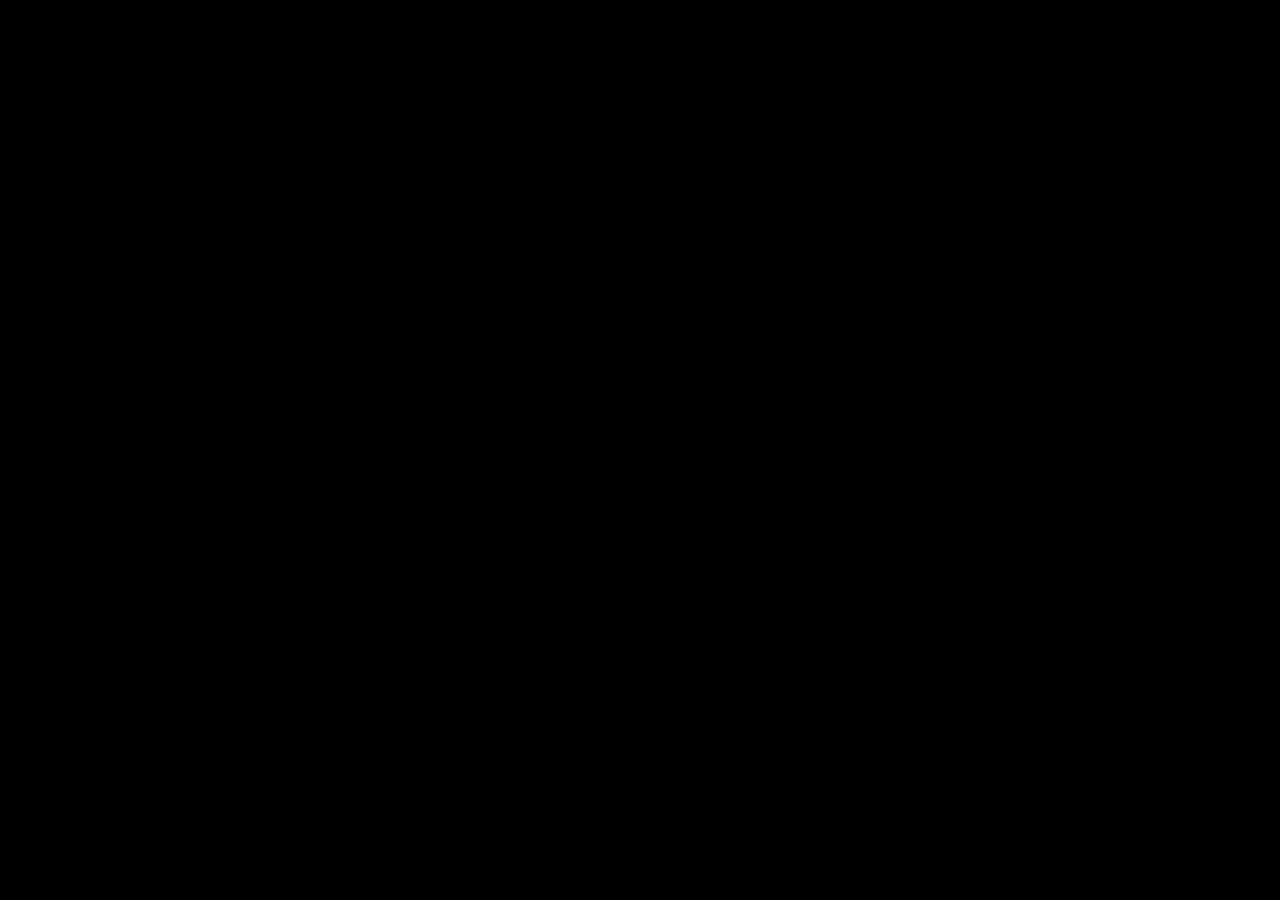
==== index.html @ fc9b9aaa "responsive design" ====
<!DOCTYPE html>
<html lang="en">
  <head>
    <meta charset="UTF-8" />
    <meta name="viewport" content="width=device-width,initial,scale=1.0" />
    <link rel="stylesheet" href="style.css" />
    <title>Cihan İçelliler</title>
    <link rel="icon" href="/worldwide.png" type="image/icon type" />
    <link rel="stylesheet" href="style.css" />
    <link
      rel="stylesheet"
      href="https://fonts.googleapis.com/css2?family=Heebo:wght@500;700&family=Lobster&display=swap"
    />
    <!-- <script>
      document.addEventListener('DOMContentLoaded',function(){
        document.addEventListener('click',event=>{
          const element =event.target;
          const element1=document.querySelector(".landing");
          if(element.className=='nav-links2'){
            element1.style.animationPlayState='running';
          }
        });
      });
    </script> -->
  </head>
  <body>
    
    <main data-router-wrapper>
      <section data-router-view="home" class="landing">
        <!-- <div class="home-content">
          <div class="home-presentation"> -->
            <nav>
              <h1 id="logo">Cihan İçellier</h1>
              <ul class="nav-list">
                <li><a class="nav-links1" href="#">Home</a></li>
                <li><a class="nav-links2" href="#">About</a></li>
                <li><a class="nav-links3" href="#">Contact</a></li>
              </ul>
            </nav>
            <h2 class="big-text">Cihan İçelliler</h2>
          <!-- </div> -->
        </section>
      </main>
          <div class="page">
            <header tabindex="0">Cihan İçelliler</header>
            <div id="nav-container">
              <div class="bg"></div>
              <div class="button" tabindex="0">
                <span class="icon-bar"></span>
                <span class="icon-bar"></span>
                <span class="icon-bar"></span>
              </div>
              <div id="nav-content" tabindex="0">
                <ul>
                  <li><a class="drawer" href="#0">Home</a></li>
                  <li><a class="drawer" href="#0">Services</a></li>
                  <li><a class="drawer" href="#0">Blog</a></li>
                  <li><a class="drawer" href="#0">About</a></li>
                  <li><a class="drawer" href="#0">Contact</a></li><br>
                  <a class="drawer" href="https://www.instagram.com/cihanicelliler/">&nbsp Instagram</a></li>
                </ul>
              </div>
              <h2 class="big-text-s">Cihan İçelliler</h2>
              <p class="text-s">Hello there, welcome to my site! I'm a full stack developer and also a Computer Engineering student at Kocaeli University. I dynamically design websites and improve myself day by day.</p>
            </div>
          </div>
        </div>

    <div class="intro">
      <div class="intro-text">
        <h1 class="hide">
          <span class="text">I wish I was special</span>
        </h1>
        <h1 class="hide">
          <span class="text">And we will never be alone again</span>
        </h1>
        <h1 class="hide">
          <span class="text">We’re up all night to get lucky</span>
        </h1>
      </div>
    </div>
    <div class="slider"></div>
    <script
      src="https://cdnjs.cloudflare.com/ajax/libs/gsap/3.5.1/gsap.min.js"
      integrity="sha512-IQLehpLoVS4fNzl7IfH8Iowfm5+RiMGtHykgZJl9AWMgqx0AmJ6cRWcB+GaGVtIsnC4voMfm8f2vwtY+6oPjpQ=="
      crossorigin="anonymous"
    ></script>
    <script src="index.js"></script>
  </body>
</html>
---- style.css ----
/* @keyframes hide{
    0%{
        background: url("/hero.jpg");
        background-size: cover;
    }
    100%{
        
        background: url("/about.jpg");
        background-size: cover;
    }
} */

@media screen and (min-width: 1000px) {
  * {
    margin: 0;
    box-sizing: border-box;
    padding: 0;
  }
  main {
    font-family: "Heebo", sans-serif;
  }
  .landing {
    min-height: 100vh;
    background-size: cover;
    padding: 0rem 5rem;
    background: url("/hero.jpg");
    width: 100%;
    height: auto;
    /* animation-name: hide;
    animation-duration: 4s;
    animation-fill-mode: forwards;
    animation-play-state: paused; */
  }
  nav {
    display: flex;
    align-items: center;
    justify-content: space-between;
    min-height: 10vh;
    padding: 0rem 5rem;
  }
  .nav-list {
    list-style: none;
    display: flex;
  }
  .nav-list li {
    padding-left: 10rem;
    font-size: 1.2rem;
  }
  .nav-list a {
    text-decoration: none;
    color: black;
    font-family: "Heebo", sans-serif;
  }
  #logo {
    font-family: "Lobster", cursive;
    font-weight: lighter;
    font-size: 2rem;
  }
  .big-text {
    position: absolute;
    top: 30%;
    left: 50%;
    transform: translate(-50%, -30%);
    font-size: 5rem;
    font-family: "Lobster", cursive;
    color: rgb(61, 61, 61);
  }
  .intro {
    background-color: black;
    position: fixed;
    top: 0;
    left: 0;
    width: 100%;
    height: 100%;
    display: flex;
    justify-content: center;
    align-items: center;
  }
  .slider {
    background: rgb(97, 105, 109);
    position: fixed;
    top: 0;
    left: 0;
    width: 100%;
    height: 100%;
    transform: translateY(100%);
  }
  .intro-text {
    color: rgb(233, 233, 233);
    font-family: "Heebo", sans-serif;
    font-size: 1.5rem;
  }
  .hide {
    background: black;
    overflow: hidden;
  }
  .hide span {
    transform: translateY(100%);
    display: inline-block;
  }
  .page {
    display: none;
  }
}
@media screen and (max-width: 500px), screen and (max-device-width: 500px) {
  @import url("https://fonts.googleapis.com/css?family=Encode+Sans+Condensed:400,600");

  * {
    margin: 0;
    box-sizing: border-box;
    padding: 0;
    outline: none;
  }
  main {
    font-family: "Heebo", sans-serif;
  }

  strong {
    font-weight: 600;
  }

  .page {
    width: 100%;
    height: 100vh;
    background: #fdfdfd;
    font-family: "Encode Sans Condensed", sans-serif;
    font-weight: 600;
    letter-spacing: 0.03em;
    color: #212121;
    background-image: url("/telephonebg.jpg");
    background-size: 500px;
  }

  header {
    display: flex;
    position: fixed;
    width: 100%;
    height: 70px;
    background: #212121;
    color: #fff;
    justify-content: center;
    align-items: center;
    font-family: "Lobster",sans-serif;
    font-weight: lighter;
    -webkit-tap-highlight-color: rgba(0, 0, 0, 0);
  }

  main {
    padding: 70px 20px 0;
    display: flex;
    flex-direction: column;
    height: 100%;
  }

  main > div {
    margin: auto;
    max-width: 600px;
  }

  main h2 span {
    color: #bf7497;
  }

  main p {
    line-height: 1.5;
    font-weight: 200;
    margin: 20px 0;
  }

  main small {
    font-weight: 300;
    color: #888;
  }

  #nav-container {
    position: fixed;
    height: 100vh;
    width: 100%;
    pointer-events: none;
  }
  #nav-container .bg {
    position: absolute;
    top: 70px;
    left: 0;
    width: 100%;
    height: calc(100% - 70px);
    visibility: hidden;
    opacity: 0;
    transition: 0.3s;
    background: #000;
  }
  #nav-container:focus-within .bg {
    visibility: visible;
    opacity: 0.6;
  }
  #nav-container * {
    visibility: visible;
  }

  .button {
    position: relative;
    display: flex;
    flex-direction: column;
    justify-content: center;
    z-index: 1;
    -webkit-appearance: none;
    border: 0;
    background: transparent;
    border-radius: 0;
    height: 70px;
    width: 30px;
    cursor: pointer;
    pointer-events: auto;
    margin-left: 25px;
    touch-action: manipulation;
    -webkit-tap-highlight-color: rgba(0, 0, 0, 0);
  }
  .icon-bar {
    display: block;
    width: 100%;
    height: 3px;
    background: #aaa;
    transition: 0.3s;
  }
  .icon-bar + .icon-bar {
    margin-top: 5px;
  }

  #nav-container:focus-within .button {
    pointer-events: none;
  }
  #nav-container:focus-within .icon-bar:nth-of-type(1) {
    transform: translate3d(0, 8px, 0) rotate(45deg);
  }
  #nav-container:focus-within .icon-bar:nth-of-type(2) {
    opacity: 0;
  }
  #nav-container:focus-within .icon-bar:nth-of-type(3) {
    transform: translate3d(0, -8px, 0) rotate(-45deg);
  }

  #nav-content {
    margin-top: 70px;
    padding: 20px;
    width: 90%;
    max-width: 300px;
    position: absolute;
    top: 0;
    left: 0;
    height: calc(100% - 70px);
    background: #ececec;
    pointer-events: auto;
    -webkit-tap-highlight-color: rgba(0, 0, 0, 0);
    transform: translateX(-100%);
    transition: transform 0.3s;
    will-change: transform;
    contain: paint;
    z-index: 1;
  }

  #nav-content ul {
    height: 100%;
    display: flex;
    flex-direction: column;
  }

  #nav-content li a {
    padding: 10px 5px;
    display: block;
    text-transform: uppercase;
    transition: color 0.1s;
  }

  #nav-content li a:hover {
    color: #bf7497;
  }

  #nav-content li:not(.small) + .small {
    margin-top: auto;
  }

  .small {
    display: flex;
    align-self: center;
  }

  .small a {
    font-size: 12px;
    font-weight: 400;
    color: #888;
  }
  .small a + a {
    margin-left: 15px;
  }

  #nav-container:focus-within #nav-content {
    transform: none;
  }

  html,
  body {
    height: 100%;
  }

  a,
  a:visited,
  a:focus,
  a:active,
  a:link {
    text-decoration: none;
    outline: 0;
  }

  .drawer {
    color: currentColor;
    transition: 0.2s ease-in-out;
  }

  h1,
  h2,
  h3,
  h4 {
    margin: 0;
  }

  ul {
    padding: 0;
    list-style: none;
  }
  main {
    font-family: "Heebo", sans-serif;
  }
   /*.landing {
    min-height: 100vh;
    background-size: cover;
    padding: 0rem 5rem;
    background: url("/hero.jpg");
    width: 100%;
    height: auto; */
    /* animation-name: hide;
    animation-duration: 4s;
    animation-fill-mode: forwards;
    animation-play-state: paused; 
  }*/
  nav {
    display: flex;
    align-items: center;
    justify-content: space-between;
    min-height: 10vh;
    padding: 0rem 5rem;
  }
  .nav-list {
    list-style: none;
    display: none;
  }
  .nav-list li {
    padding-left: 10rem;
    font-size: 1.2rem;
  }
  .nav-list a {
    text-decoration: none;
    color: black;
    font-family: "Heebo", sans-serif;
  }
  #logo {
    font-family: "Lobster", cursive;
    font-weight: lighter;
    font-size: 2rem;
  }
  .big-text-s {
    position: absolute;
    top: 30%;
    left: 50%;
    transform: translate(-50%, -30%);
    font-size: 5rem;
    font-weight: lighter;
    font-family: "Lobster", cursive;
    color: #ffba7a;
  }
  .text-s{
    position: absolute;
    top: 60%;
    left: 50%;
    transform: translate(-50%, -30%);
    font-size: 1rem;
    font-weight: lighter;
    font-family: "Heebo", cursive;
    letter-spacing: 0.1em;
    color: #ffb88f;
    text-align: center;
  }
  .intro {
    background-color: black;
    position: fixed;
    top: 0;
    left: 0;
    width: 100%;
    height: 100%;
    display: flex;
    justify-content: center;
    align-items: center;
  }
  .slider {
    background: rgb(97, 105, 109);
    position: fixed;
    top: 0;
    left: 0;
    width: 100%;
    height: 100%;
    transform: translateY(100%);
  }
  .intro-text {
    color: rgb(233, 233, 233);
    font-family: "Heebo", sans-serif;
    font-size: 1rem;
    padding: 50px;
    text-align: center;
  }
  .hide {
    background: black;
    overflow: hidden;
  }
  .hide span {
    transform: translateY(100%);
    display: inline-block;
  }
  main{
      display: none;
  }

}
@media screen and (min-width:500px) and (max-width:1000px),screen and (min-device-width:500px) and (max-device-width:600px){
    @import url("https://fonts.googleapis.com/css?family=Encode+Sans+Condensed:400,600");
  
    * {
      margin: 0;
      box-sizing: border-box;
      padding: 0;
      outline: none;
    }
    main {
      font-family: "Heebo", sans-serif;
    }
  
    strong {
      font-weight: 600;
    }
  
    .page {
      width: 100%;
      height: 100vh;
      background: #fdfdfd;
      font-family: "Encode Sans Condensed", sans-serif;
      font-weight: 600;
      letter-spacing: 0.03em;
      color: #212121;
      background-image: url("/hero.jpg");
      background-size: cover;
    }
  
    header {
      display: flex;
      position: fixed;
      width: 100%;
      height: 70px;
      background: rgb(61, 61, 61);
      color: #fff;
      justify-content: center;
      align-items: center;
      font-family: "Lobster",sans-serif;
      font-weight: lighter;
      -webkit-tap-highlight-color: rgba(0, 0, 0, 0);
    }
  
    main {
      padding: 70px 20px 0;
      display: flex;
      flex-direction: column;
      height: 100%;
    }
  
    main > div {
      margin: auto;
      max-width: 600px;
    }
  
    main h2 span {
      color: #bf7497;
    }
  
    main p {
      line-height: 1.5;
      font-weight: 200;
      margin: 20px 0;
    }
  
    main small {
      font-weight: 300;
      color: #888;
    }
  
    #nav-container {
      position: fixed;
      height: 100vh;
      width: 100%;
      pointer-events: none;
    }
    #nav-container .bg {
      position: absolute;
      top: 70px;
      left: 0;
      width: 100%;
      height: calc(100% - 70px);
      visibility: hidden;
      opacity: 0;
      transition: 0.3s;
      background: #000;
    }
    #nav-container:focus-within .bg {
      visibility: visible;
      opacity: 0.6;
    }
    #nav-container * {
      visibility: visible;
    }
  
    .button {
      position: relative;
      display: flex;
      flex-direction: column;
      justify-content: center;
      z-index: 1;
      -webkit-appearance: none;
      border: 0;
      background: transparent;
      border-radius: 0;
      height: 70px;
      width: 30px;
      cursor: pointer;
      pointer-events: auto;
      margin-left: 25px;
      touch-action: manipulation;
      -webkit-tap-highlight-color: rgba(0, 0, 0, 0);
    }
    .icon-bar {
      display: block;
      width: 100%;
      height: 3px;
      background: #aaa;
      transition: 0.3s;
    }
    .icon-bar + .icon-bar {
      margin-top: 5px;
    }
  
    #nav-container:focus-within .button {
      pointer-events: none;
    }
    #nav-container:focus-within .icon-bar:nth-of-type(1) {
      transform: translate3d(0, 8px, 0) rotate(45deg);
    }
    #nav-container:focus-within .icon-bar:nth-of-type(2) {
      opacity: 0;
    }
    #nav-container:focus-within .icon-bar:nth-of-type(3) {
      transform: translate3d(0, -8px, 0) rotate(-45deg);
    }
  
    #nav-content {
      margin-top: 70px;
      padding: 20px;
      width: 90%;
      max-width: 300px;
      position: absolute;
      top: 0;
      left: 0;
      height: calc(100% - 70px);
      background: #ececec;
      pointer-events: auto;
      -webkit-tap-highlight-color: rgba(0, 0, 0, 0);
      transform: translateX(-100%);
      transition: transform 0.3s;
      will-change: transform;
      contain: paint;
      z-index: 1;
    }
  
    #nav-content ul {
      height: 100%;
      display: flex;
      flex-direction: column;
    }
  
    #nav-content li a {
      padding: 10px 5px;
      display: block;
      text-transform: uppercase;
      transition: color 0.1s;
    }
  
    #nav-content li a:hover {
      color: #bf7497;
    }
  
    #nav-content li:not(.small) + .small {
      margin-top: auto;
    }
  
    .small {
      display: flex;
      align-self: center;
    }
  
    .small a {
      font-size: 12px;
      font-weight: 400;
      color: #888;
    }
    .small a + a {
      margin-left: 15px;
    }
  
    #nav-container:focus-within #nav-content {
      transform: none;
    }
  
    html,
    body {
      height: 100%;
    }
  
    a,
    a:visited,
    a:focus,
    a:active,
    a:link {
      text-decoration: none;
      outline: 0;
    }
  
    .drawer {
      color: currentColor;
      transition: 0.2s ease-in-out;
    }
  
    h1,
    h2,
    h3,
    h4 {
      margin: 0;
    }
  
    ul {
      padding: 0;
      list-style: none;
    }
    main {
      font-family: "Heebo", sans-serif;
    }
     /*.landing {
      min-height: 100vh;
      background-size: cover;
      padding: 0rem 5rem;
      background: url("/hero.jpg");
      width: 100%;
      height: auto; */
      /* animation-name: hide;
      animation-duration: 4s;
      animation-fill-mode: forwards;
      animation-play-state: paused; 
    }*/
    nav {
      display: flex;
      align-items: center;
      justify-content: space-between;
      min-height: 10vh;
      padding: 0rem 5rem;
    }
    .nav-list {
      list-style: none;
      display: none;
    }
    .nav-list li {
      padding-left: 10rem;
      font-size: 1.2rem;
    }
    .nav-list a {
      text-decoration: none;
      color: black;
      font-family: "Heebo", sans-serif;
    }
    #logo {
      font-family: "Lobster", cursive;
      font-weight: lighter;
      font-size: 2rem;
    }
    .big-text-s {
      position: absolute;
      top: 30%;
      left: 50%;
      transform: translate(-50%, -30%);
      font-size: 5rem;
      font-weight: lighter;
      font-family: "Lobster", cursive;
      color: rgb(61, 61, 61);
    }
    .text-s{
      position: absolute;
      top: 60%;
      left: 50%;
      transform: translate(-50%, -30%);
      font-size: 1rem;
      font-weight: lighter;
      font-family: "Heebo", cursive;
      letter-spacing: 0.1em;
      color: rgb(61, 61, 61);
      text-align: center;
      display: none;
    }
    .intro {
      background-color: black;
      position: fixed;
      top: 0;
      left: 0;
      width: 100%;
      height: 100%;
      display: flex;
      justify-content: center;
      align-items: center;
    }
    .slider {
      background: rgb(97, 105, 109);
      position: fixed;
      top: 0;
      left: 0;
      width: 100%;
      height: 100%;
      transform: translateY(100%);
    }
    .intro-text {
      color: rgb(233, 233, 233);
      font-family: "Heebo", sans-serif;
      font-size: 1rem;
      padding: 50px;
      text-align: center;
    }
    .hide {
      background: black;
      overflow: hidden;
    }
    .hide span {
      transform: translateY(100%);
      display: inline-block;
    }
    main{
        display: none;
    }
  
  }
---- style.css ----
/* @keyframes hide{
    0%{
        background: url("/hero.jpg");
        background-size: cover;
    }
    100%{
        
        background: url("/about.jpg");
        background-size: cover;
    }
} */

@media screen and (min-width: 1000px) {
  * {
    margin: 0;
    box-sizing: border-box;
    padding: 0;
  }
  main {
    font-family: "Heebo", sans-serif;
  }
  .landing {
    min-height: 100vh;
    background-size: cover;
    padding: 0rem 5rem;
    background: url("/hero.jpg");
    width: 100%;
    height: auto;
    /* animation-name: hide;
    animation-duration: 4s;
    animation-fill-mode: forwards;
    animation-play-state: paused; */
  }
  nav {
    display: flex;
    align-items: center;
    justify-content: space-between;
    min-height: 10vh;
    padding: 0rem 5rem;
  }
  .nav-list {
    list-style: none;
    display: flex;
  }
  .nav-list li {
    padding-left: 10rem;
    font-size: 1.2rem;
  }
  .nav-list a {
    text-decoration: none;
    color: black;
    font-family: "Heebo", sans-serif;
  }
  #logo {
    font-family: "Lobster", cursive;
    font-weight: lighter;
    font-size: 2rem;
  }
  .big-text {
    position: absolute;
    top: 30%;
    left: 50%;
    transform: translate(-50%, -30%);
    font-size: 5rem;
    font-family: "Lobster", cursive;
    color: rgb(61, 61, 61);
  }
  .intro {
    background-color: black;
    position: fixed;
    top: 0;
    left: 0;
    width: 100%;
    height: 100%;
    display: flex;
    justify-content: center;
    align-items: center;
  }
  .slider {
    background: rgb(97, 105, 109);
    position: fixed;
    top: 0;
    left: 0;
    width: 100%;
    height: 100%;
    transform: translateY(100%);
  }
  .intro-text {
    color: rgb(233, 233, 233);
    font-family: "Heebo", sans-serif;
    font-size: 1.5rem;
  }
  .hide {
    background: black;
    overflow: hidden;
  }
  .hide span {
    transform: translateY(100%);
    display: inline-block;
  }
  .page {
    display: none;
  }
}
@media screen and (max-width: 500px), screen and (max-device-width: 500px) {
  @import url("https://fonts.googleapis.com/css?family=Encode+Sans+Condensed:400,600");

  * {
    margin: 0;
    box-sizing: border-box;
    padding: 0;
    outline: none;
  }
  main {
    font-family: "Heebo", sans-serif;
  }

  strong {
    font-weight: 600;
  }

  .page {
    width: 100%;
    height: 100vh;
    background: #fdfdfd;
    font-family: "Encode Sans Condensed", sans-serif;
    font-weight: 600;
    letter-spacing: 0.03em;
    color: #212121;
    background-image: url("/telephonebg.jpg");
    background-size: 500px;
  }

  header {
    display: flex;
    position: fixed;
    width: 100%;
    height: 70px;
    background: #212121;
    color: #fff;
    justify-content: center;
    align-items: center;
    font-family: "Lobster",sans-serif;
    font-weight: lighter;
    -webkit-tap-highlight-color: rgba(0, 0, 0, 0);
  }

  main {
    padding: 70px 20px 0;
    display: flex;
    flex-direction: column;
    height: 100%;
  }

  main > div {
    margin: auto;
    max-width: 600px;
  }

  main h2 span {
    color: #bf7497;
  }

  main p {
    line-height: 1.5;
    font-weight: 200;
    margin: 20px 0;
  }

  main small {
    font-weight: 300;
    color: #888;
  }

  #nav-container {
    position: fixed;
    height: 100vh;
    width: 100%;
    pointer-events: none;
  }
  #nav-container .bg {
    position: absolute;
    top: 70px;
    left: 0;
    width: 100%;
    height: calc(100% - 70px);
    visibility: hidden;
    opacity: 0;
    transition: 0.3s;
    background: #000;
  }
  #nav-container:focus-within .bg {
    visibility: visible;
    opacity: 0.6;
  }
  #nav-container * {
    visibility: visible;
  }

  .button {
    position: relative;
    display: flex;
    flex-direction: column;
    justify-content: center;
    z-index: 1;
    -webkit-appearance: none;
    border: 0;
    background: transparent;
    border-radius: 0;
    height: 70px;
    width: 30px;
    cursor: pointer;
    pointer-events: auto;
    margin-left: 25px;
    touch-action: manipulation;
    -webkit-tap-highlight-color: rgba(0, 0, 0, 0);
  }
  .icon-bar {
    display: block;
    width: 100%;
    height: 3px;
    background: #aaa;
    transition: 0.3s;
  }
  .icon-bar + .icon-bar {
    margin-top: 5px;
  }

  #nav-container:focus-within .button {
    pointer-events: none;
  }
  #nav-container:focus-within .icon-bar:nth-of-type(1) {
    transform: translate3d(0, 8px, 0) rotate(45deg);
  }
  #nav-container:focus-within .icon-bar:nth-of-type(2) {
    opacity: 0;
  }
  #nav-container:focus-within .icon-bar:nth-of-type(3) {
    transform: translate3d(0, -8px, 0) rotate(-45deg);
  }

  #nav-content {
    margin-top: 70px;
    padding: 20px;
    width: 90%;
    max-width: 300px;
    position: absolute;
    top: 0;
    left: 0;
    height: calc(100% - 70px);
    background: #ececec;
    pointer-events: auto;
    -webkit-tap-highlight-color: rgba(0, 0, 0, 0);
    transform: translateX(-100%);
    transition: transform 0.3s;
    will-change: transform;
    contain: paint;
    z-index: 1;
  }

  #nav-content ul {
    height: 100%;
    display: flex;
    flex-direction: column;
  }

  #nav-content li a {
    padding: 10px 5px;
    display: block;
    text-transform: uppercase;
    transition: color 0.1s;
  }

  #nav-content li a:hover {
    color: #bf7497;
  }

  #nav-content li:not(.small) + .small {
    margin-top: auto;
  }

  .small {
    display: flex;
    align-self: center;
  }

  .small a {
    font-size: 12px;
    font-weight: 400;
    color: #888;
  }
  .small a + a {
    margin-left: 15px;
  }

  #nav-container:focus-within #nav-content {
    transform: none;
  }

  html,
  body {
    height: 100%;
  }

  a,
  a:visited,
  a:focus,
  a:active,
  a:link {
    text-decoration: none;
    outline: 0;
  }

  .drawer {
    color: currentColor;
    transition: 0.2s ease-in-out;
  }

  h1,
  h2,
  h3,
  h4 {
    margin: 0;
  }

  ul {
    padding: 0;
    list-style: none;
  }
  main {
    font-family: "Heebo", sans-serif;
  }
   /*.landing {
    min-height: 100vh;
    background-size: cover;
    padding: 0rem 5rem;
    background: url("/hero.jpg");
    width: 100%;
    height: auto; */
    /* animation-name: hide;
    animation-duration: 4s;
    animation-fill-mode: forwards;
    animation-play-state: paused; 
  }*/
  nav {
    display: flex;
    align-items: center;
    justify-content: space-between;
    min-height: 10vh;
    padding: 0rem 5rem;
  }
  .nav-list {
    list-style: none;
    display: none;
  }
  .nav-list li {
    padding-left: 10rem;
    font-size: 1.2rem;
  }
  .nav-list a {
    text-decoration: none;
    color: black;
    font-family: "Heebo", sans-serif;
  }
  #logo {
    font-family: "Lobster", cursive;
    font-weight: lighter;
    font-size: 2rem;
  }
  .big-text-s {
    position: absolute;
    top: 30%;
    left: 50%;
    transform: translate(-50%, -30%);
    font-size: 5rem;
    font-weight: lighter;
    font-family: "Lobster", cursive;
    color: #ffba7a;
  }
  .text-s{
    position: absolute;
    top: 60%;
    left: 50%;
    transform: translate(-50%, -30%);
    font-size: 1rem;
    font-weight: lighter;
    font-family: "Heebo", cursive;
    letter-spacing: 0.1em;
    color: #ffb88f;
    text-align: center;
  }
  .intro {
    background-color: black;
    position: fixed;
    top: 0;
    left: 0;
    width: 100%;
    height: 100%;
    display: flex;
    justify-content: center;
    align-items: center;
  }
  .slider {
    background: rgb(97, 105, 109);
    position: fixed;
    top: 0;
    left: 0;
    width: 100%;
    height: 100%;
    transform: translateY(100%);
  }
  .intro-text {
    color: rgb(233, 233, 233);
    font-family: "Heebo", sans-serif;
    font-size: 1rem;
    padding: 50px;
    text-align: center;
  }
  .hide {
    background: black;
    overflow: hidden;
  }
  .hide span {
    transform: translateY(100%);
    display: inline-block;
  }
  main{
      display: none;
  }

}
@media screen and (min-width:500px) and (max-width:1000px),screen and (min-device-width:500px) and (max-device-width:600px){
    @import url("https://fonts.googleapis.com/css?family=Encode+Sans+Condensed:400,600");
  
    * {
      margin: 0;
      box-sizing: border-box;
      padding: 0;
      outline: none;
    }
    main {
      font-family: "Heebo", sans-serif;
    }
  
    strong {
      font-weight: 600;
    }
  
    .page {
      width: 100%;
      height: 100vh;
      background: #fdfdfd;
      font-family: "Encode Sans Condensed", sans-serif;
      font-weight: 600;
      letter-spacing: 0.03em;
      color: #212121;
      background-image: url("/hero.jpg");
      background-size: cover;
    }
  
    header {
      display: flex;
      position: fixed;
      width: 100%;
      height: 70px;
      background: rgb(61, 61, 61);
      color: #fff;
      justify-content: center;
      align-items: center;
      font-family: "Lobster",sans-serif;
      font-weight: lighter;
      -webkit-tap-highlight-color: rgba(0, 0, 0, 0);
    }
  
    main {
      padding: 70px 20px 0;
      display: flex;
      flex-direction: column;
      height: 100%;
    }
  
    main > div {
      margin: auto;
      max-width: 600px;
    }
  
    main h2 span {
      color: #bf7497;
    }
  
    main p {
      line-height: 1.5;
      font-weight: 200;
      margin: 20px 0;
    }
  
    main small {
      font-weight: 300;
      color: #888;
    }
  
    #nav-container {
      position: fixed;
      height: 100vh;
      width: 100%;
      pointer-events: none;
    }
    #nav-container .bg {
      position: absolute;
      top: 70px;
      left: 0;
      width: 100%;
      height: calc(100% - 70px);
      visibility: hidden;
      opacity: 0;
      transition: 0.3s;
      background: #000;
    }
    #nav-container:focus-within .bg {
      visibility: visible;
      opacity: 0.6;
    }
    #nav-container * {
      visibility: visible;
    }
  
    .button {
      position: relative;
      display: flex;
      flex-direction: column;
      justify-content: center;
      z-index: 1;
      -webkit-appearance: none;
      border: 0;
      background: transparent;
      border-radius: 0;
      height: 70px;
      width: 30px;
      cursor: pointer;
      pointer-events: auto;
      margin-left: 25px;
      touch-action: manipulation;
      -webkit-tap-highlight-color: rgba(0, 0, 0, 0);
    }
    .icon-bar {
      display: block;
      width: 100%;
      height: 3px;
      background: #aaa;
      transition: 0.3s;
    }
    .icon-bar + .icon-bar {
      margin-top: 5px;
    }
  
    #nav-container:focus-within .button {
      pointer-events: none;
    }
    #nav-container:focus-within .icon-bar:nth-of-type(1) {
      transform: translate3d(0, 8px, 0) rotate(45deg);
    }
    #nav-container:focus-within .icon-bar:nth-of-type(2) {
      opacity: 0;
    }
    #nav-container:focus-within .icon-bar:nth-of-type(3) {
      transform: translate3d(0, -8px, 0) rotate(-45deg);
    }
  
    #nav-content {
      margin-top: 70px;
      padding: 20px;
      width: 90%;
      max-width: 300px;
      position: absolute;
      top: 0;
      left: 0;
      height: calc(100% - 70px);
      background: #ececec;
      pointer-events: auto;
      -webkit-tap-highlight-color: rgba(0, 0, 0, 0);
      transform: translateX(-100%);
      transition: transform 0.3s;
      will-change: transform;
      contain: paint;
      z-index: 1;
    }
  
    #nav-content ul {
      height: 100%;
      display: flex;
      flex-direction: column;
    }
  
    #nav-content li a {
      padding: 10px 5px;
      display: block;
      text-transform: uppercase;
      transition: color 0.1s;
    }
  
    #nav-content li a:hover {
      color: #bf7497;
    }
  
    #nav-content li:not(.small) + .small {
      margin-top: auto;
    }
  
    .small {
      display: flex;
      align-self: center;
    }
  
    .small a {
      font-size: 12px;
      font-weight: 400;
      color: #888;
    }
    .small a + a {
      margin-left: 15px;
    }
  
    #nav-container:focus-within #nav-content {
      transform: none;
    }
  
    html,
    body {
      height: 100%;
    }
  
    a,
    a:visited,
    a:focus,
    a:active,
    a:link {
      text-decoration: none;
      outline: 0;
    }
  
    .drawer {
      color: currentColor;
      transition: 0.2s ease-in-out;
    }
  
    h1,
    h2,
    h3,
    h4 {
      margin: 0;
    }
  
    ul {
      padding: 0;
      list-style: none;
    }
    main {
      font-family: "Heebo", sans-serif;
    }
     /*.landing {
      min-height: 100vh;
      background-size: cover;
      padding: 0rem 5rem;
      background: url("/hero.jpg");
      width: 100%;
      height: auto; */
      /* animation-name: hide;
      animation-duration: 4s;
      animation-fill-mode: forwards;
      animation-play-state: paused; 
    }*/
    nav {
      display: flex;
      align-items: center;
      justify-content: space-between;
      min-height: 10vh;
      padding: 0rem 5rem;
    }
    .nav-list {
      list-style: none;
      display: none;
    }
    .nav-list li {
      padding-left: 10rem;
      font-size: 1.2rem;
    }
    .nav-list a {
      text-decoration: none;
      color: black;
      font-family: "Heebo", sans-serif;
    }
    #logo {
      font-family: "Lobster", cursive;
      font-weight: lighter;
      font-size: 2rem;
    }
    .big-text-s {
      position: absolute;
      top: 30%;
      left: 50%;
      transform: translate(-50%, -30%);
      font-size: 5rem;
      font-weight: lighter;
      font-family: "Lobster", cursive;
      color: rgb(61, 61, 61);
    }
    .text-s{
      position: absolute;
      top: 60%;
      left: 50%;
      transform: translate(-50%, -30%);
      font-size: 1rem;
      font-weight: lighter;
      font-family: "Heebo", cursive;
      letter-spacing: 0.1em;
      color: rgb(61, 61, 61);
      text-align: center;
      display: none;
    }
    .intro {
      background-color: black;
      position: fixed;
      top: 0;
      left: 0;
      width: 100%;
      height: 100%;
      display: flex;
      justify-content: center;
      align-items: center;
    }
    .slider {
      background: rgb(97, 105, 109);
      position: fixed;
      top: 0;
      left: 0;
      width: 100%;
      height: 100%;
      transform: translateY(100%);
    }
    .intro-text {
      color: rgb(233, 233, 233);
      font-family: "Heebo", sans-serif;
      font-size: 1rem;
      padding: 50px;
      text-align: center;
    }
    .hide {
      background: black;
      overflow: hidden;
    }
    .hide span {
      transform: translateY(100%);
      display: inline-block;
    }
    main{
        display: none;
    }
  
  }
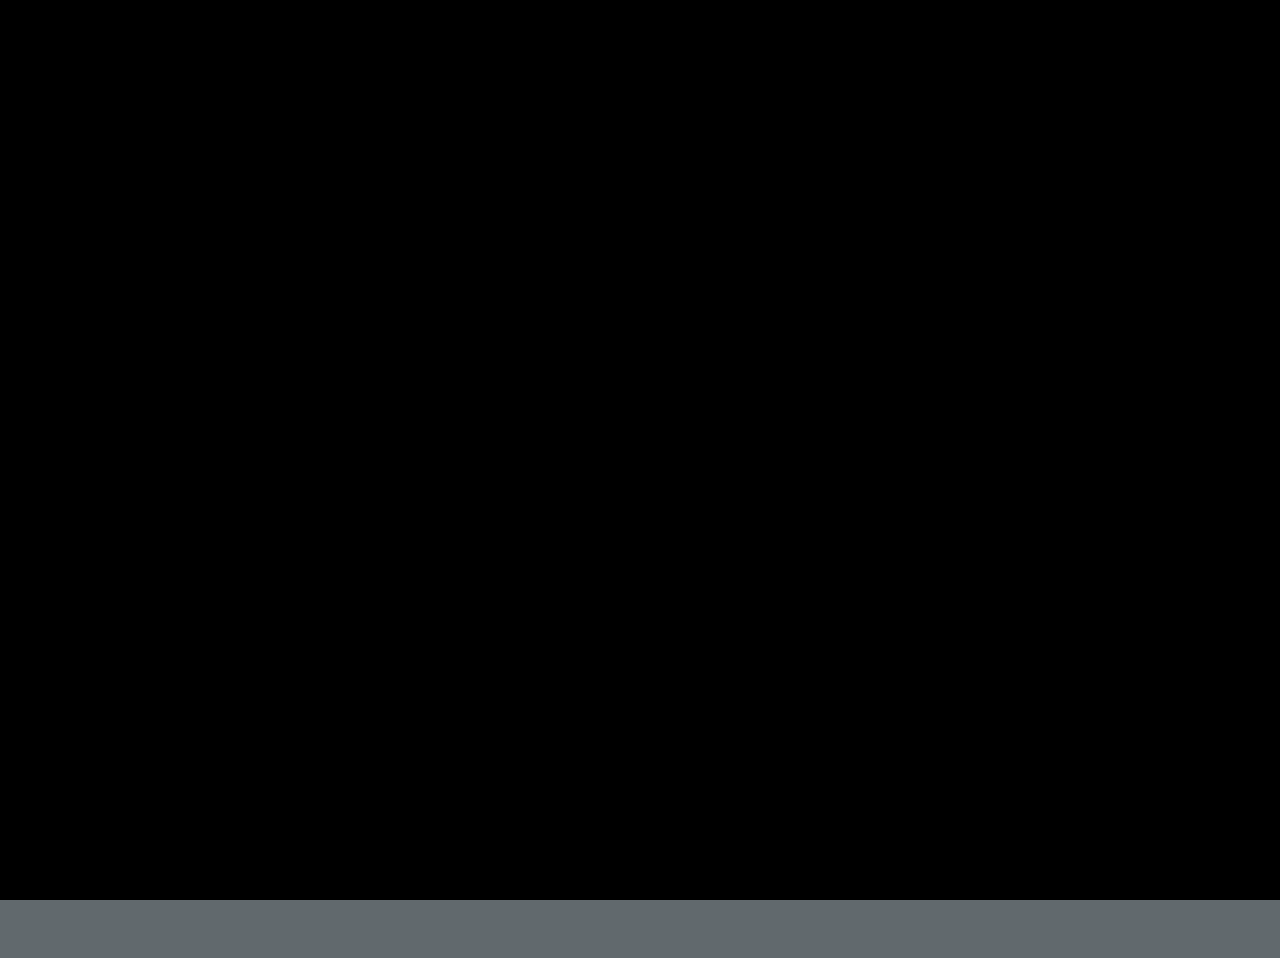
==== commit 115b67e5: "added music" ====
--- a/index.html
+++ b/index.html
@@ -11,6 +11,11 @@
       rel="stylesheet"
       href="https://fonts.googleapis.com/css2?family=Heebo:wght@500;700&family=Lobster&display=swap"
     />
+    <audio controls autoplay>
+      <source src="Queen.ogg" type="audio/ogg">
+      <source src="Queen.mp3" type="audio/mpeg">
+      Your browser does not support the audio element.
+    </audio>
     <!-- <script>
       document.addEventListener('DOMContentLoaded',function(){
         document.addEventListener('click',event=>{
@@ -37,7 +42,26 @@
                 <li><a class="nav-links3" href="#">Contact</a></li>
               </ul>
             </nav>
-            <h2 class="big-text">Cihan İçelliler</h2>
+            <svg id="svg"width="1081" height="132" viewBox="0 0 1081 132" fill="none" xmlns="http://www.w3.org/2000/svg">
+              <path d="M3.19202 77.744C3.19202 67.952 5.40002 59.168 9.81602 51.392C14.232 43.52 20.232 37.376 27.816 32.96C35.496 28.544 43.992 26.336 53.304 26.336C64.248 26.336 73.8 28.976 81.96 34.256C90.12 39.536 96.072 47.024 99.816 56.72H84.12C81.336 50.672 77.304 46.016 72.024 42.752C66.84 39.488 60.6 37.856 53.304 37.856C46.296 37.856 40.008 39.488 34.44 42.752C28.872 46.016 24.504 50.672 21.336 56.72C18.168 62.672 16.584 69.68 16.584 77.744C16.584 85.712 18.168 92.72 21.336 98.768C24.504 104.72 28.872 109.328 34.44 112.592C40.008 115.856 46.296 117.488 53.304 117.488C60.6 117.488 66.84 115.904 72.024 112.736C77.304 109.472 81.336 104.816 84.12 98.768H99.816C96.072 108.368 90.12 115.808 81.96 121.088C73.8 126.272 64.248 128.864 53.304 128.864C43.992 128.864 35.496 126.704 27.816 122.384C20.232 117.968 14.232 111.872 9.81602 104.096C5.40002 96.32 3.19202 87.536 3.19202 77.744Z" stroke="#3D3D3D" stroke-width="5"/>
+              <path d="M132.426 27.632V128H119.322V27.632H132.426Z" stroke="#3D3D3D" stroke-width="5"/>
+              <path d="M232.088 27.632V128H218.984V82.496H167.864V128H154.76V27.632H167.864V71.696H218.984V27.632H232.088Z" stroke="#3D3D3D" stroke-width="5"/>
+              <path d="M313.791 105.68H270.015L261.951 128H248.127L284.415 28.208H299.535L335.679 128H321.855L313.791 105.68ZM310.047 95.024L291.903 44.336L273.759 95.024H310.047Z" stroke="#3D3D3D" stroke-width="5"/>
+              <path d="M430.406 128H417.302L364.598 48.08V128H351.494V27.488H364.598L417.302 107.264V27.488H430.406V128Z" stroke="#3D3D3D" stroke-width="5"/>
+              <path d="M504.239 27.632V128H491.135V27.632H504.239Z" stroke="#3D3D3D" stroke-width="5"/>
+              <path d="M521.676 77.744C521.676 67.952 523.884 59.168 528.3 51.392C532.716 43.52 538.716 37.376 546.3 32.96C553.98 28.544 562.476 26.336 571.788 26.336C582.732 26.336 592.284 28.976 600.444 34.256C608.604 39.536 614.556 47.024 618.3 56.72H602.604C599.82 50.672 595.788 46.016 590.508 42.752C585.324 39.488 579.084 37.856 571.788 37.856C564.78 37.856 558.492 39.488 552.924 42.752C547.356 46.016 542.988 50.672 539.82 56.72C536.652 62.672 535.068 69.68 535.068 77.744C535.068 85.712 536.652 92.72 539.82 98.768C542.988 104.72 547.356 109.328 552.924 112.592C558.492 115.856 564.78 117.488 571.788 117.488C579.084 117.488 585.324 115.904 590.508 112.736C595.788 109.472 599.82 104.816 602.604 98.768H618.3C614.556 108.368 608.604 115.808 600.444 121.088C592.284 126.272 582.732 128.864 571.788 128.864C562.476 128.864 553.98 126.704 546.3 122.384C538.716 117.968 532.716 111.872 528.3 104.096C523.884 96.32 521.676 87.536 521.676 77.744Z" stroke="#3D3D3D" stroke-width="5"/>
+              <path d="M650.911 38.288V71.84H687.487V82.64H650.911V117.2H691.807V128H637.807V27.488H691.807V38.288H650.911Z" stroke="#3D3D3D" stroke-width="5"/>
+              <path d="M724.739 117.344H759.875V128H711.635V27.632H724.739V117.344Z" stroke="#3D3D3D" stroke-width="5"/>
+              <path d="M786.895 117.344H822.031V128H773.791V27.632H786.895V117.344Z" stroke="#3D3D3D" stroke-width="5"/>
+              <path d="M849.051 27.632V128H835.947V27.632H849.051ZM842.571 18.416C840.459 18.416 838.635 17.696 837.099 16.256C835.659 14.816 834.939 13.04 834.939 10.928C834.939 8.816 835.659 7.04 837.099 5.6C838.635 4.064 840.459 3.29599 842.571 3.29599C844.683 3.29599 846.459 4.064 847.899 5.6C849.339 7.04 850.059 8.816 850.059 10.928C850.059 13.04 849.339 14.816 847.899 16.256C846.459 17.696 844.683 18.416 842.571 18.416Z" stroke="#3D3D3D" stroke-width="5"/>
+              <path d="M884.489 117.344H919.625V128H871.385V27.632H884.489V117.344Z" stroke="#3D3D3D" stroke-width="5"/>
+              <path d="M946.645 38.288V71.84H983.221V82.64H946.645V117.2H987.541V128H933.541V27.488H987.541V38.288H946.645Z" stroke="#3D3D3D" stroke-width="5"/>
+              <path d="M1060.22 128L1036.31 86.96H1020.47V128H1007.37V27.632H1039.77C1047.35 27.632 1053.74 28.928 1058.92 31.52C1064.2 34.112 1068.14 37.616 1070.73 42.032C1073.32 46.448 1074.62 51.488 1074.62 57.152C1074.62 64.064 1072.6 70.16 1068.57 75.44C1064.63 80.72 1058.68 84.224 1050.71 85.952L1075.91 128H1060.22ZM1020.47 76.448H1039.77C1046.87 76.448 1052.2 74.72 1055.75 71.264C1059.31 67.712 1061.08 63.008 1061.08 57.152C1061.08 51.2 1059.31 46.592 1055.75 43.328C1052.3 40.064 1046.97 38.432 1039.77 38.432H1020.47V76.448Z" stroke="#3D3D3D" stroke-width="5"/>
+              </svg>
+              
+              
+              
+              
           <!-- </div> -->
         </section>
       </main>
--- a/style.css
+++ b/style.css
@@ -16,6 +16,110 @@
     box-sizing: border-box;
     padding: 0;
   }
+  #svg{
+    position: absolute;
+    top: 35%;
+    left: 50%;
+    transform: translate(-50%,-50%);
+    animation: fill 2s ease forwards 12s;
+  }
+  #svg path:nth-child(1){
+    stroke-dasharray: 508.5516357421875;
+    stroke-dashoffset: 508.5516357421875;
+    animation: line-anim 3s ease forwards;
+    animation-delay: 6s;
+  }
+  #svg path:nth-child(2){
+    stroke-dasharray: 226.94400024414062;
+    stroke-dashoffset: 226.94400024414062;
+    animation: line-anim 3s ease forwards;
+    animation-delay: 6.3s;
+  }
+  #svg path:nth-child(3){
+    stroke-dasharray: 534.5279541015625;
+    stroke-dashoffset: 534.5279541015625;
+    animation: line-anim 3s ease forwards;
+    animation-delay: 6.6s;
+  }
+  #svg path:nth-child(4){
+    stroke-dasharray: 490.2920227050781;
+    stroke-dashoffset: 490.2920227050781;
+    animation: line-anim 3s ease forwards;
+    animation-delay: 6.9s;
+  }
+  #svg path:nth-child(5){
+    stroke-dasharray: 604.4830322265625;
+    stroke-dashoffset: 604.4830322265625;
+    animation: line-anim 3s ease forwards;
+    animation-delay: 7.2s;
+  }
+  #svg path:nth-child(6){
+    stroke-dasharray: 226.94400024414062;
+    stroke-dashoffset: 226.94400024414062;
+    animation: line-anim 3s ease forwards;
+    animation-delay: 7.5s;
+  }
+  #svg path:nth-child(7){
+    stroke-dasharray: 508.5516357421875;
+    stroke-dashoffset: 508.5516357421875;
+    animation: line-anim 3s ease forwards;
+    animation-delay: 7.8s;
+  }
+  #svg path:nth-child(8){
+    stroke-dasharray: 463.96795654296875;
+    stroke-dashoffset: 463.96795654296875;
+    animation: line-anim 3s ease forwards;
+    animation-delay: 8.1s;
+  }
+  #svg path:nth-child(9){
+    stroke-dasharray: 297.2159729003906;
+    stroke-dashoffset: 297.2159729003906;
+    animation: line-anim 3s ease forwards;
+    animation-delay: 8.4s;
+  }
+  #svg path:nth-child(10){
+    stroke-dasharray: 297.2159729003906;
+    stroke-dashoffset: 297.2159729003906;
+    animation: line-anim 3s ease forwards;
+    animation-delay: 8.7s;
+  }
+  #svg path:nth-child(11){
+    stroke-dasharray: 274.6091613769531;
+    stroke-dashoffset: 274.6091613769531;
+    animation: line-anim 3s ease forwards;
+    animation-delay: 9s;
+  }
+  #svg path:nth-child(12){
+    stroke-dasharray: 297.2159729003906;
+    stroke-dashoffset: 297.2159729003906;
+    animation: line-anim 3s ease forwards;
+    animation-delay: 9.3s;
+  }
+  #svg path:nth-child(13){
+    stroke-dasharray: 463.96795654296875;
+    stroke-dashoffset: 463.96795654296875;
+    animation: line-anim 3s ease forwards;
+    animation-delay: 9.6s;
+  }
+  #svg path:nth-child(14){
+    stroke-dasharray: 549.0694580078125;
+    stroke-dashoffset: 549.0694580078125;
+    animation: line-anim 3s ease forwards;
+    animation-delay: 9.9s;
+  }
+  @keyframes line-anim{
+    to{
+      stroke-dashoffset: 0;
+    }
+  }
+  @keyframes fill{
+    from{
+      fill: transparent;
+    }
+    to{
+      fill: rgb(61, 61, 61);
+    }
+  }
   main {
     font-family: "Heebo", sans-serif;
   }
@@ -24,8 +128,7 @@
     background-size: cover;
     padding: 0rem 5rem;
     background: url("/hero.jpg");
-    width: 100%;
-    height: auto;
+    background-size: cover;
     /* animation-name: hide;
     animation-duration: 4s;
     animation-fill-mode: forwards;
@@ -102,7 +205,7 @@
     display: none;
   }
 }
-@media screen and (max-width: 500px), screen and (max-device-width: 500px) {
+@media screen and (max-width: 600px), screen and (max-device-width: 600px) {
   @import url("https://fonts.googleapis.com/css?family=Encode+Sans+Condensed:400,600");
 
   * {
@@ -128,7 +231,7 @@
     letter-spacing: 0.03em;
     color: #212121;
     background-image: url("/telephonebg.jpg");
-    background-size: 500px;
+    background-size: cover;
   }
 
   header {
@@ -429,7 +532,7 @@
   }
 
 }
-@media screen and (min-width:500px) and (max-width:1000px),screen and (min-device-width:500px) and (max-device-width:600px){
+@media screen and (min-width:600px) and (max-width:1000px),screen and (min-device-width:600px) and (max-device-width:1000px){
     @import url("https://fonts.googleapis.com/css?family=Encode+Sans+Condensed:400,600");
   
     * {
--- a/style.css
+++ b/style.css
@@ -16,6 +16,110 @@
     box-sizing: border-box;
     padding: 0;
   }
+  #svg{
+    position: absolute;
+    top: 35%;
+    left: 50%;
+    transform: translate(-50%,-50%);
+    animation: fill 2s ease forwards 12s;
+  }
+  #svg path:nth-child(1){
+    stroke-dasharray: 508.5516357421875;
+    stroke-dashoffset: 508.5516357421875;
+    animation: line-anim 3s ease forwards;
+    animation-delay: 6s;
+  }
+  #svg path:nth-child(2){
+    stroke-dasharray: 226.94400024414062;
+    stroke-dashoffset: 226.94400024414062;
+    animation: line-anim 3s ease forwards;
+    animation-delay: 6.3s;
+  }
+  #svg path:nth-child(3){
+    stroke-dasharray: 534.5279541015625;
+    stroke-dashoffset: 534.5279541015625;
+    animation: line-anim 3s ease forwards;
+    animation-delay: 6.6s;
+  }
+  #svg path:nth-child(4){
+    stroke-dasharray: 490.2920227050781;
+    stroke-dashoffset: 490.2920227050781;
+    animation: line-anim 3s ease forwards;
+    animation-delay: 6.9s;
+  }
+  #svg path:nth-child(5){
+    stroke-dasharray: 604.4830322265625;
+    stroke-dashoffset: 604.4830322265625;
+    animation: line-anim 3s ease forwards;
+    animation-delay: 7.2s;
+  }
+  #svg path:nth-child(6){
+    stroke-dasharray: 226.94400024414062;
+    stroke-dashoffset: 226.94400024414062;
+    animation: line-anim 3s ease forwards;
+    animation-delay: 7.5s;
+  }
+  #svg path:nth-child(7){
+    stroke-dasharray: 508.5516357421875;
+    stroke-dashoffset: 508.5516357421875;
+    animation: line-anim 3s ease forwards;
+    animation-delay: 7.8s;
+  }
+  #svg path:nth-child(8){
+    stroke-dasharray: 463.96795654296875;
+    stroke-dashoffset: 463.96795654296875;
+    animation: line-anim 3s ease forwards;
+    animation-delay: 8.1s;
+  }
+  #svg path:nth-child(9){
+    stroke-dasharray: 297.2159729003906;
+    stroke-dashoffset: 297.2159729003906;
+    animation: line-anim 3s ease forwards;
+    animation-delay: 8.4s;
+  }
+  #svg path:nth-child(10){
+    stroke-dasharray: 297.2159729003906;
+    stroke-dashoffset: 297.2159729003906;
+    animation: line-anim 3s ease forwards;
+    animation-delay: 8.7s;
+  }
+  #svg path:nth-child(11){
+    stroke-dasharray: 274.6091613769531;
+    stroke-dashoffset: 274.6091613769531;
+    animation: line-anim 3s ease forwards;
+    animation-delay: 9s;
+  }
+  #svg path:nth-child(12){
+    stroke-dasharray: 297.2159729003906;
+    stroke-dashoffset: 297.2159729003906;
+    animation: line-anim 3s ease forwards;
+    animation-delay: 9.3s;
+  }
+  #svg path:nth-child(13){
+    stroke-dasharray: 463.96795654296875;
+    stroke-dashoffset: 463.96795654296875;
+    animation: line-anim 3s ease forwards;
+    animation-delay: 9.6s;
+  }
+  #svg path:nth-child(14){
+    stroke-dasharray: 549.0694580078125;
+    stroke-dashoffset: 549.0694580078125;
+    animation: line-anim 3s ease forwards;
+    animation-delay: 9.9s;
+  }
+  @keyframes line-anim{
+    to{
+      stroke-dashoffset: 0;
+    }
+  }
+  @keyframes fill{
+    from{
+      fill: transparent;
+    }
+    to{
+      fill: rgb(61, 61, 61);
+    }
+  }
   main {
     font-family: "Heebo", sans-serif;
   }
@@ -24,8 +128,7 @@
     background-size: cover;
     padding: 0rem 5rem;
     background: url("/hero.jpg");
-    width: 100%;
-    height: auto;
+    background-size: cover;
     /* animation-name: hide;
     animation-duration: 4s;
     animation-fill-mode: forwards;
@@ -102,7 +205,7 @@
     display: none;
   }
 }
-@media screen and (max-width: 500px), screen and (max-device-width: 500px) {
+@media screen and (max-width: 600px), screen and (max-device-width: 600px) {
   @import url("https://fonts.googleapis.com/css?family=Encode+Sans+Condensed:400,600");
 
   * {
@@ -128,7 +231,7 @@
     letter-spacing: 0.03em;
     color: #212121;
     background-image: url("/telephonebg.jpg");
-    background-size: 500px;
+    background-size: cover;
   }
 
   header {
@@ -429,7 +532,7 @@
   }
 
 }
-@media screen and (min-width:500px) and (max-width:1000px),screen and (min-device-width:500px) and (max-device-width:600px){
+@media screen and (min-width:600px) and (max-width:1000px),screen and (min-device-width:600px) and (max-device-width:1000px){
     @import url("https://fonts.googleapis.com/css?family=Encode+Sans+Condensed:400,600");
   
     * {
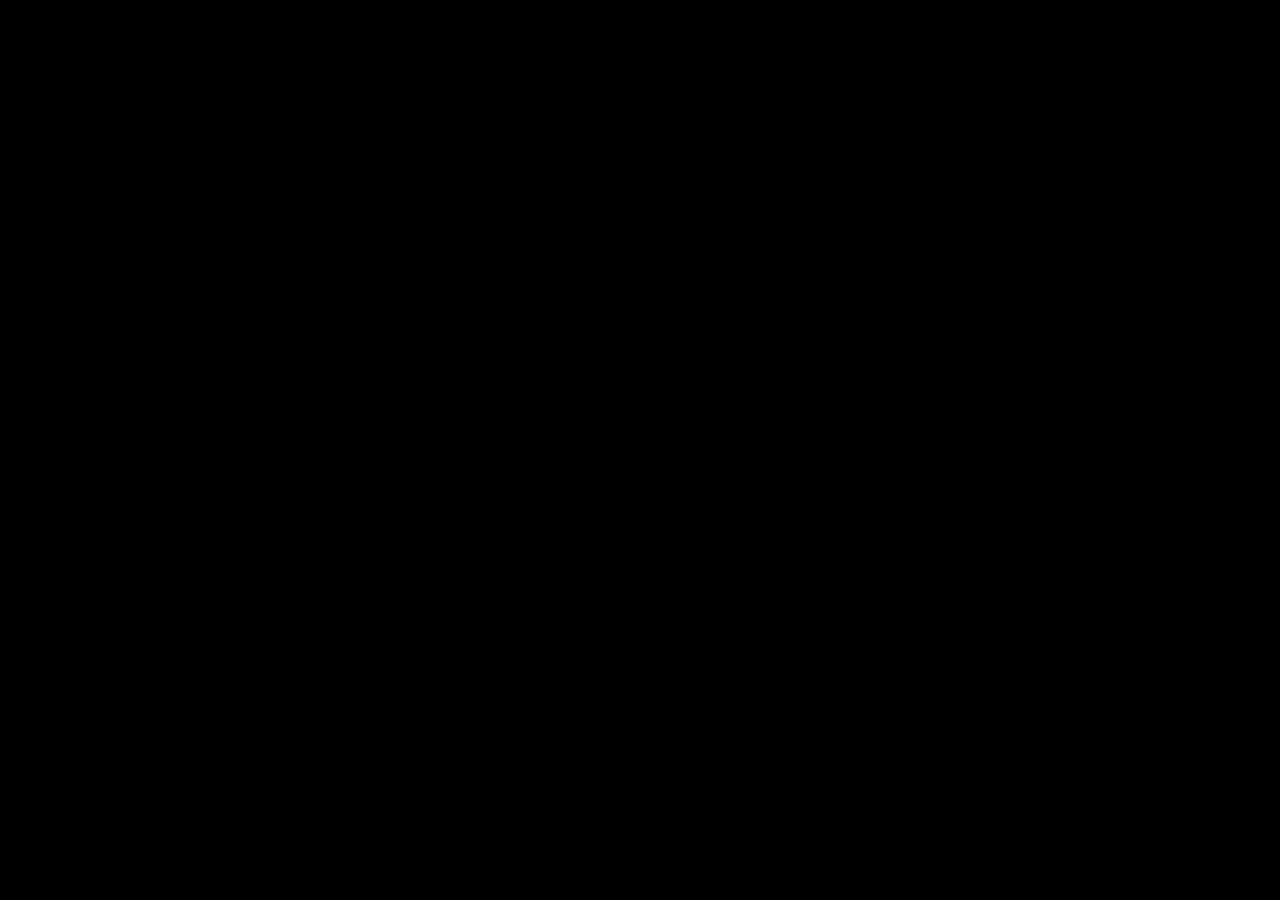
==== commit 5db23cce: "deleted controls" ====
--- a/index.html
+++ b/index.html
@@ -11,9 +11,9 @@
       rel="stylesheet"
       href="https://fonts.googleapis.com/css2?family=Heebo:wght@500;700&family=Lobster&display=swap"
     />
-    <audio controls autoplay>
-      <source src="Queen.ogg" type="audio/ogg">
-      <source src="Queen.mp3" type="audio/mpeg">
+    <audio autoplay>
+      <source src="./queenIwantTo.mp3" type="audio/ogg">
+      <source src="./queenIwantTo.mp3" type="audio/mpeg">
       Your browser does not support the audio element.
     </audio>
     <!-- <script>
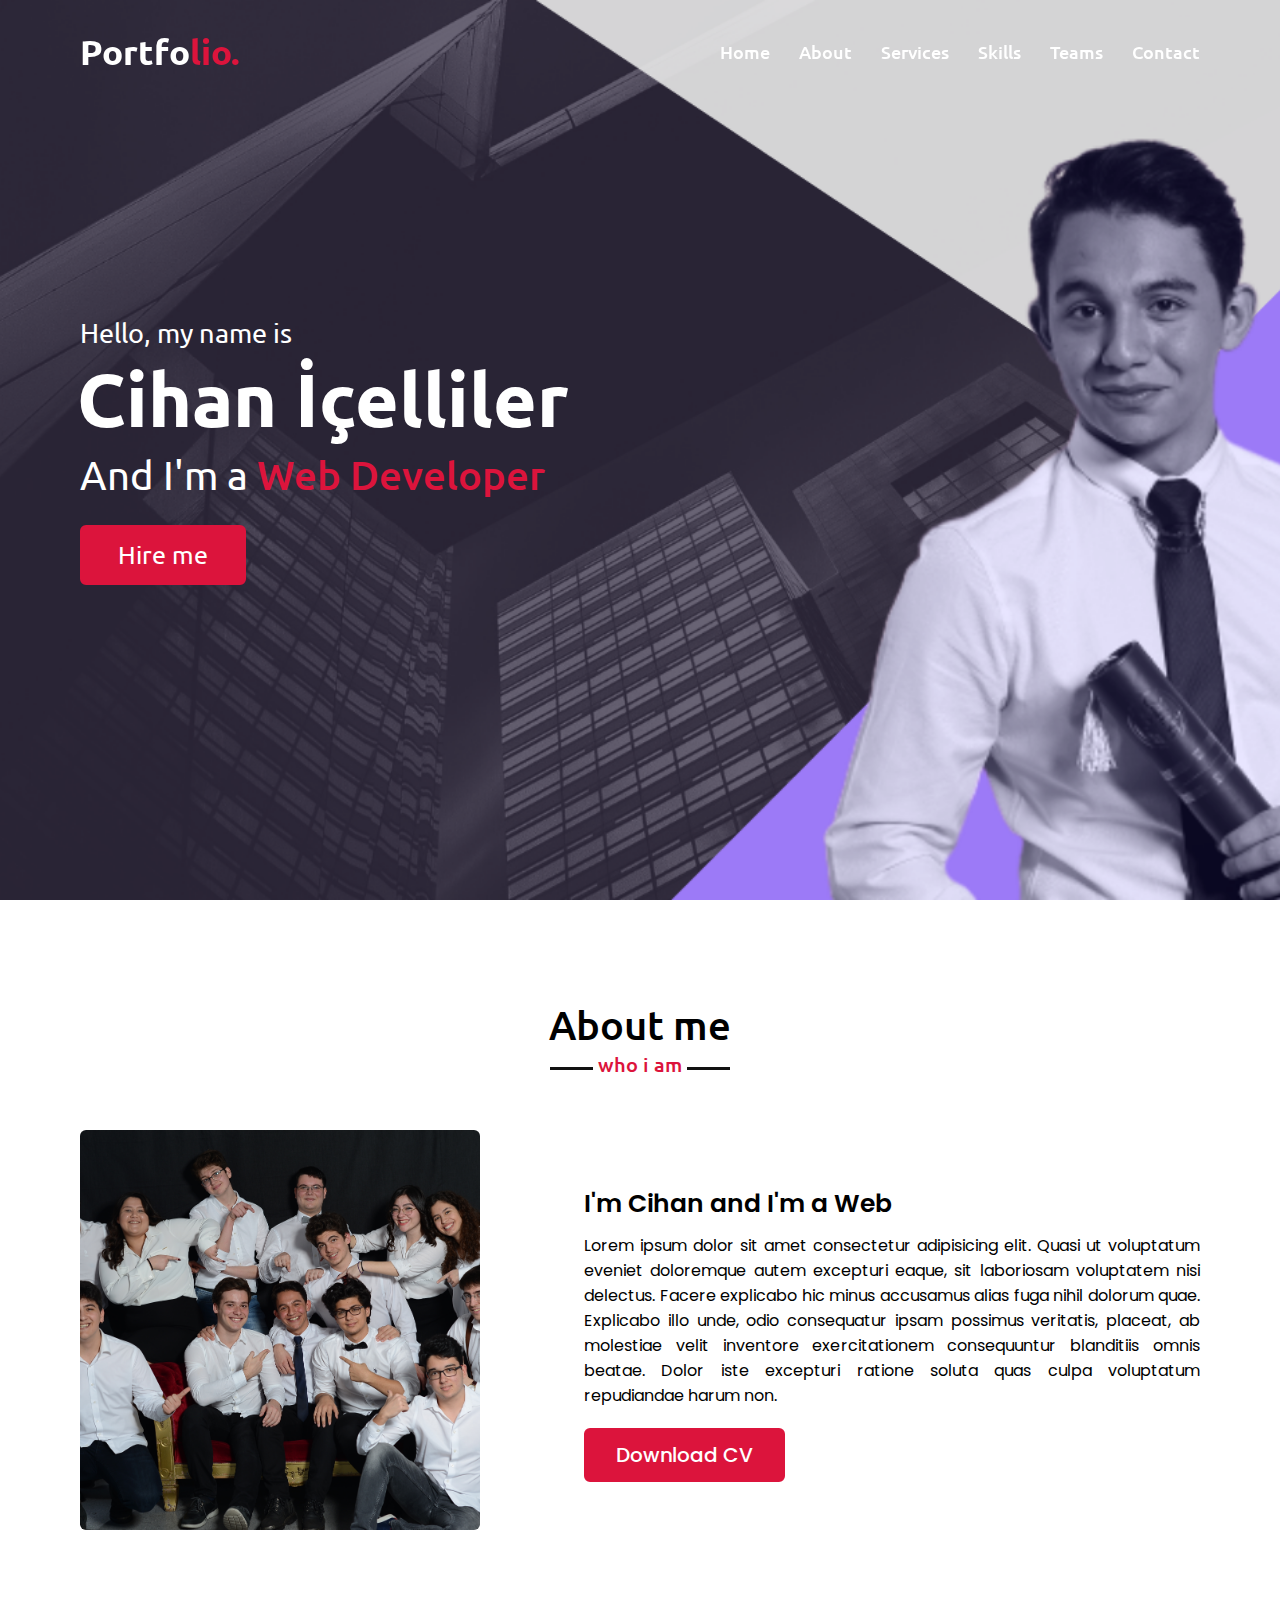
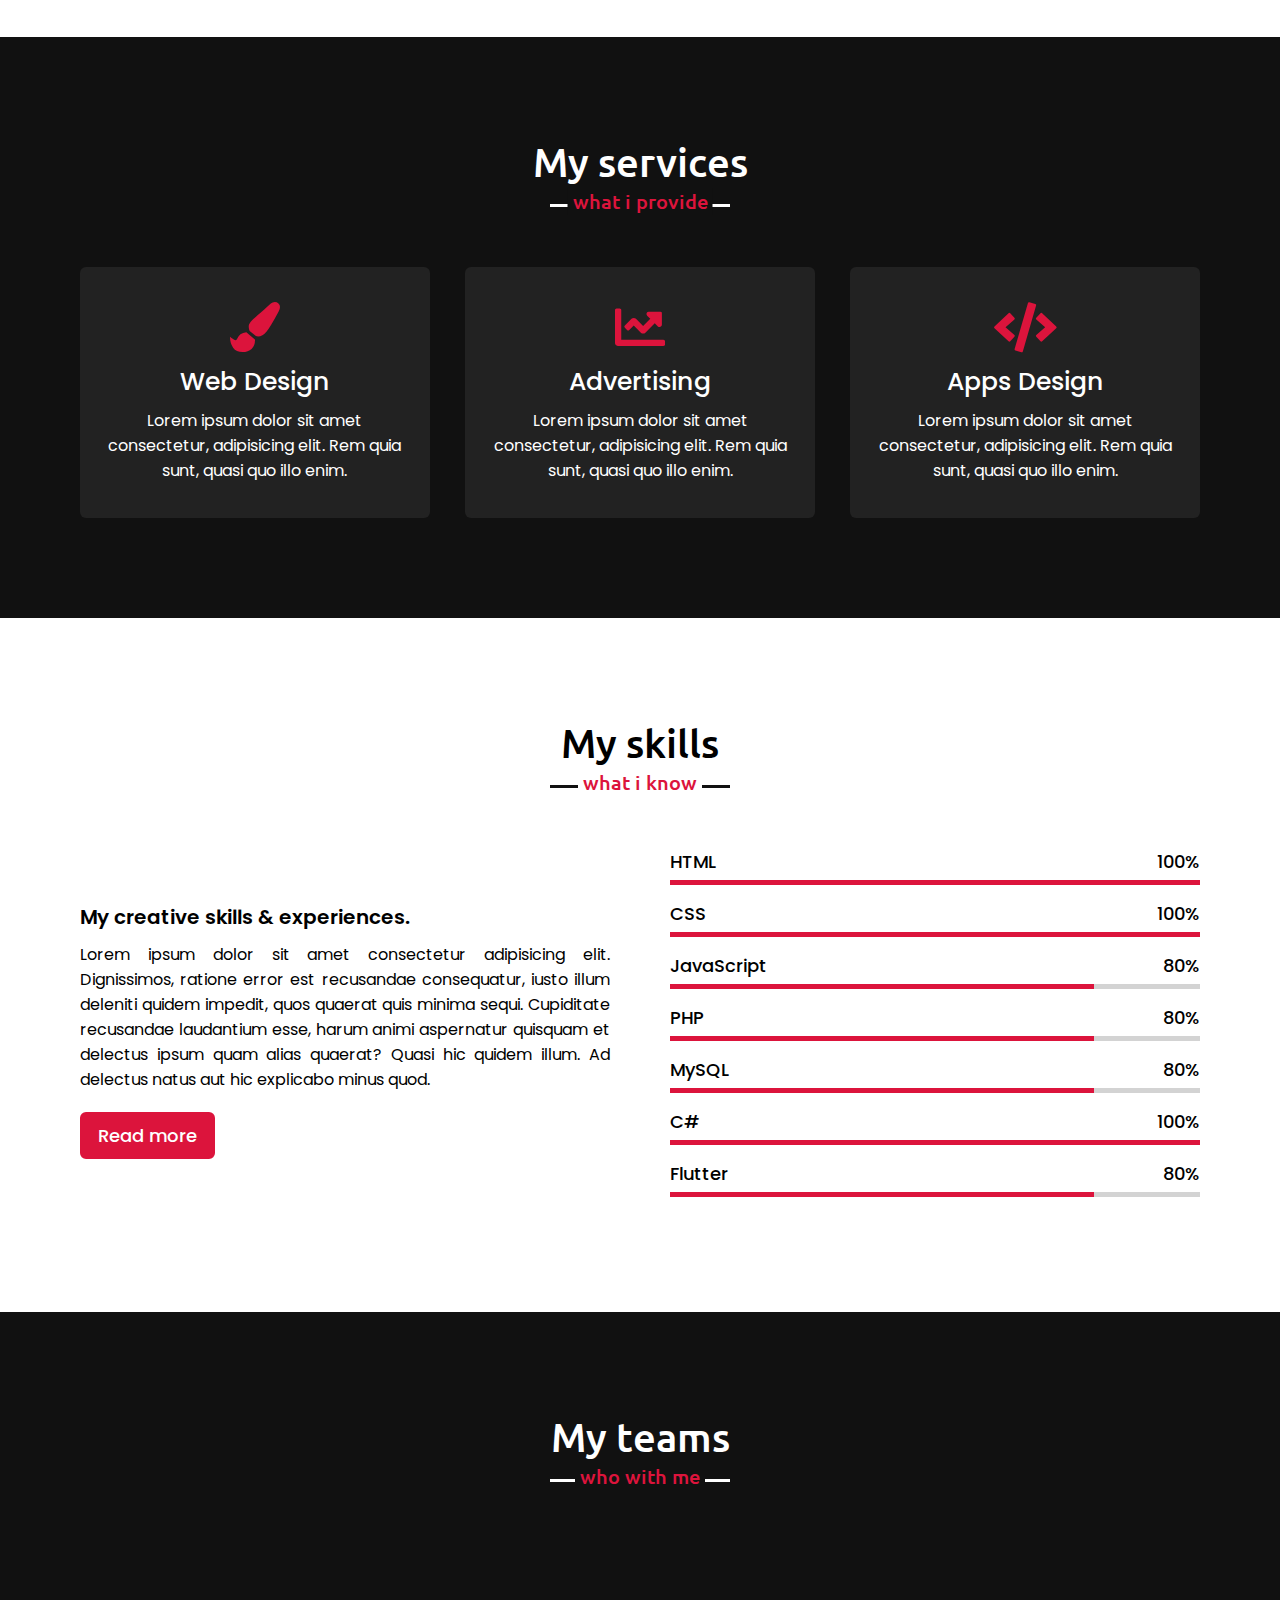
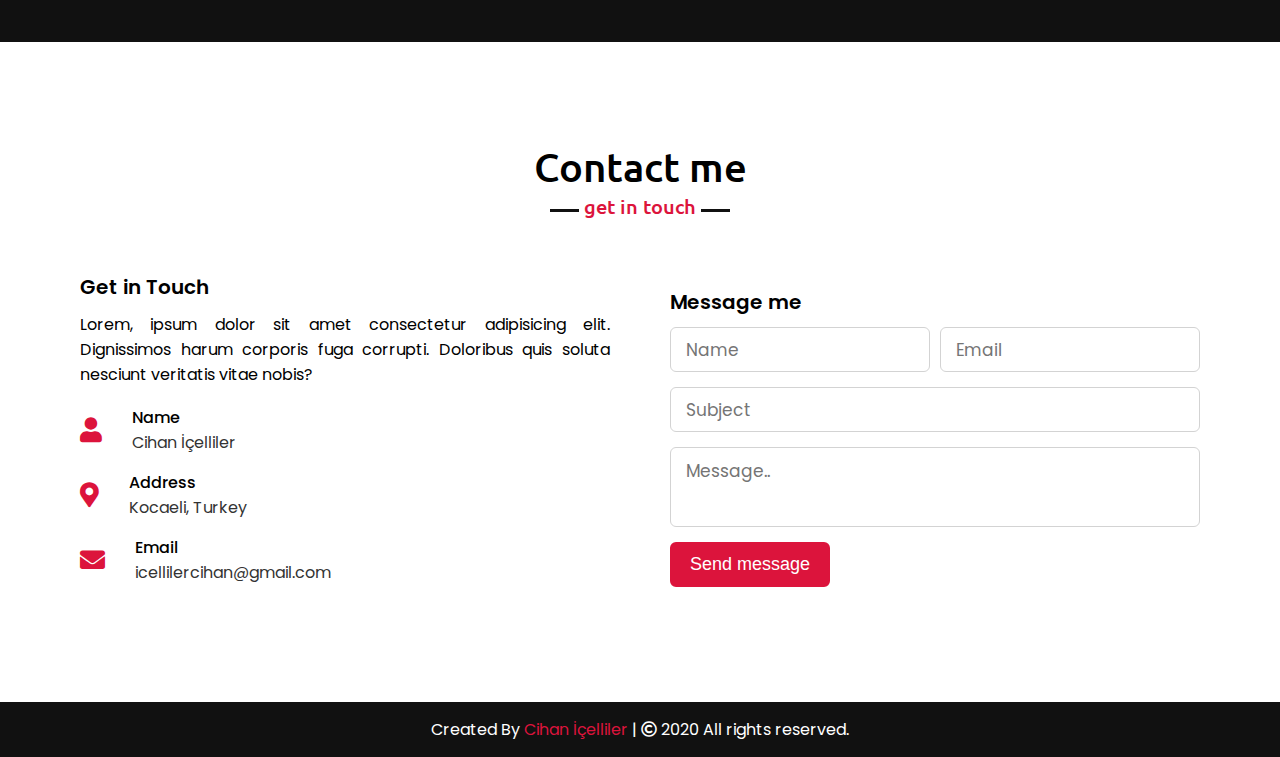
==== commit c9e6baaa: "new portfolio" ====
--- a/index.html
+++ b/index.html
@@ -1,114 +1,274 @@
 <!DOCTYPE html>
+<!-- Created By CodingNepal -->
 <html lang="en">
-  <head>
-    <meta charset="UTF-8" />
-    <meta name="viewport" content="width=device-width,initial,scale=1.0" />
-    <link rel="stylesheet" href="style.css" />
+<head>
+    <meta charset="UTF-8">
+    <meta name="viewport" content="width=device-width, initial-scale=1.0">
     <title>Cihan İçelliler</title>
-    <link rel="icon" href="/worldwide.png" type="image/icon type" />
-    <link rel="stylesheet" href="style.css" />
-    <link
-      rel="stylesheet"
-      href="https://fonts.googleapis.com/css2?family=Heebo:wght@500;700&family=Lobster&display=swap"
-    />
-    <audio autoplay>
-      <source src="./queenIwantTo.mp3" type="audio/ogg">
-      <source src="./queenIwantTo.mp3" type="audio/mpeg">
-      Your browser does not support the audio element.
-    </audio>
-    <!-- <script>
-      document.addEventListener('DOMContentLoaded',function(){
-        document.addEventListener('click',event=>{
-          const element =event.target;
-          const element1=document.querySelector(".landing");
-          if(element.className=='nav-links2'){
-            element1.style.animationPlayState='running';
-          }
-        });
-      });
-    </script> -->
-  </head>
-  <body>
-    
-    <main data-router-wrapper>
-      <section data-router-view="home" class="landing">
-        <!-- <div class="home-content">
-          <div class="home-presentation"> -->
-            <nav>
-              <h1 id="logo">Cihan İçellier</h1>
-              <ul class="nav-list">
-                <li><a class="nav-links1" href="#">Home</a></li>
-                <li><a class="nav-links2" href="#">About</a></li>
-                <li><a class="nav-links3" href="#">Contact</a></li>
-              </ul>
-            </nav>
-            <svg id="svg"width="1081" height="132" viewBox="0 0 1081 132" fill="none" xmlns="http://www.w3.org/2000/svg">
-              <path d="M3.19202 77.744C3.19202 67.952 5.40002 59.168 9.81602 51.392C14.232 43.52 20.232 37.376 27.816 32.96C35.496 28.544 43.992 26.336 53.304 26.336C64.248 26.336 73.8 28.976 81.96 34.256C90.12 39.536 96.072 47.024 99.816 56.72H84.12C81.336 50.672 77.304 46.016 72.024 42.752C66.84 39.488 60.6 37.856 53.304 37.856C46.296 37.856 40.008 39.488 34.44 42.752C28.872 46.016 24.504 50.672 21.336 56.72C18.168 62.672 16.584 69.68 16.584 77.744C16.584 85.712 18.168 92.72 21.336 98.768C24.504 104.72 28.872 109.328 34.44 112.592C40.008 115.856 46.296 117.488 53.304 117.488C60.6 117.488 66.84 115.904 72.024 112.736C77.304 109.472 81.336 104.816 84.12 98.768H99.816C96.072 108.368 90.12 115.808 81.96 121.088C73.8 126.272 64.248 128.864 53.304 128.864C43.992 128.864 35.496 126.704 27.816 122.384C20.232 117.968 14.232 111.872 9.81602 104.096C5.40002 96.32 3.19202 87.536 3.19202 77.744Z" stroke="#3D3D3D" stroke-width="5"/>
-              <path d="M132.426 27.632V128H119.322V27.632H132.426Z" stroke="#3D3D3D" stroke-width="5"/>
-              <path d="M232.088 27.632V128H218.984V82.496H167.864V128H154.76V27.632H167.864V71.696H218.984V27.632H232.088Z" stroke="#3D3D3D" stroke-width="5"/>
-              <path d="M313.791 105.68H270.015L261.951 128H248.127L284.415 28.208H299.535L335.679 128H321.855L313.791 105.68ZM310.047 95.024L291.903 44.336L273.759 95.024H310.047Z" stroke="#3D3D3D" stroke-width="5"/>
-              <path d="M430.406 128H417.302L364.598 48.08V128H351.494V27.488H364.598L417.302 107.264V27.488H430.406V128Z" stroke="#3D3D3D" stroke-width="5"/>
-              <path d="M504.239 27.632V128H491.135V27.632H504.239Z" stroke="#3D3D3D" stroke-width="5"/>
-              <path d="M521.676 77.744C521.676 67.952 523.884 59.168 528.3 51.392C532.716 43.52 538.716 37.376 546.3 32.96C553.98 28.544 562.476 26.336 571.788 26.336C582.732 26.336 592.284 28.976 600.444 34.256C608.604 39.536 614.556 47.024 618.3 56.72H602.604C599.82 50.672 595.788 46.016 590.508 42.752C585.324 39.488 579.084 37.856 571.788 37.856C564.78 37.856 558.492 39.488 552.924 42.752C547.356 46.016 542.988 50.672 539.82 56.72C536.652 62.672 535.068 69.68 535.068 77.744C535.068 85.712 536.652 92.72 539.82 98.768C542.988 104.72 547.356 109.328 552.924 112.592C558.492 115.856 564.78 117.488 571.788 117.488C579.084 117.488 585.324 115.904 590.508 112.736C595.788 109.472 599.82 104.816 602.604 98.768H618.3C614.556 108.368 608.604 115.808 600.444 121.088C592.284 126.272 582.732 128.864 571.788 128.864C562.476 128.864 553.98 126.704 546.3 122.384C538.716 117.968 532.716 111.872 528.3 104.096C523.884 96.32 521.676 87.536 521.676 77.744Z" stroke="#3D3D3D" stroke-width="5"/>
-              <path d="M650.911 38.288V71.84H687.487V82.64H650.911V117.2H691.807V128H637.807V27.488H691.807V38.288H650.911Z" stroke="#3D3D3D" stroke-width="5"/>
-              <path d="M724.739 117.344H759.875V128H711.635V27.632H724.739V117.344Z" stroke="#3D3D3D" stroke-width="5"/>
-              <path d="M786.895 117.344H822.031V128H773.791V27.632H786.895V117.344Z" stroke="#3D3D3D" stroke-width="5"/>
-              <path d="M849.051 27.632V128H835.947V27.632H849.051ZM842.571 18.416C840.459 18.416 838.635 17.696 837.099 16.256C835.659 14.816 834.939 13.04 834.939 10.928C834.939 8.816 835.659 7.04 837.099 5.6C838.635 4.064 840.459 3.29599 842.571 3.29599C844.683 3.29599 846.459 4.064 847.899 5.6C849.339 7.04 850.059 8.816 850.059 10.928C850.059 13.04 849.339 14.816 847.899 16.256C846.459 17.696 844.683 18.416 842.571 18.416Z" stroke="#3D3D3D" stroke-width="5"/>
-              <path d="M884.489 117.344H919.625V128H871.385V27.632H884.489V117.344Z" stroke="#3D3D3D" stroke-width="5"/>
-              <path d="M946.645 38.288V71.84H983.221V82.64H946.645V117.2H987.541V128H933.541V27.488H987.541V38.288H946.645Z" stroke="#3D3D3D" stroke-width="5"/>
-              <path d="M1060.22 128L1036.31 86.96H1020.47V128H1007.37V27.632H1039.77C1047.35 27.632 1053.74 28.928 1058.92 31.52C1064.2 34.112 1068.14 37.616 1070.73 42.032C1073.32 46.448 1074.62 51.488 1074.62 57.152C1074.62 64.064 1072.6 70.16 1068.57 75.44C1064.63 80.72 1058.68 84.224 1050.71 85.952L1075.91 128H1060.22ZM1020.47 76.448H1039.77C1046.87 76.448 1052.2 74.72 1055.75 71.264C1059.31 67.712 1061.08 63.008 1061.08 57.152C1061.08 51.2 1059.31 46.592 1055.75 43.328C1052.3 40.064 1046.97 38.432 1039.77 38.432H1020.47V76.448Z" stroke="#3D3D3D" stroke-width="5"/>
-              </svg>
-              
-              
-              
-              
-          <!-- </div> -->
-        </section>
-      </main>
-          <div class="page">
-            <header tabindex="0">Cihan İçelliler</header>
-            <div id="nav-container">
-              <div class="bg"></div>
-              <div class="button" tabindex="0">
-                <span class="icon-bar"></span>
-                <span class="icon-bar"></span>
-                <span class="icon-bar"></span>
-              </div>
-              <div id="nav-content" tabindex="0">
-                <ul>
-                  <li><a class="drawer" href="#0">Home</a></li>
-                  <li><a class="drawer" href="#0">Services</a></li>
-                  <li><a class="drawer" href="#0">Blog</a></li>
-                  <li><a class="drawer" href="#0">About</a></li>
-                  <li><a class="drawer" href="#0">Contact</a></li><br>
-                  <a class="drawer" href="https://www.instagram.com/cihanicelliler/">&nbsp Instagram</a></li>
-                </ul>
-              </div>
-              <h2 class="big-text-s">Cihan İçelliler</h2>
-              <p class="text-s">Hello there, welcome to my site! I'm a full stack developer and also a Computer Engineering student at Kocaeli University. I dynamically design websites and improve myself day by day.</p>
+    <link rel="stylesheet" href="style.css">
+    <link rel="stylesheet" href="https://cdnjs.cloudflare.com/ajax/libs/font-awesome/5.15.2/css/all.min.css"/>
+    <script src="https://code.jquery.com/jquery-3.5.1.min.js"></script>
+    <script src="https://cdnjs.cloudflare.com/ajax/libs/typed.js/2.0.11/typed.min.js"></script>
+    <script src="https://cdnjs.cloudflare.com/ajax/libs/waypoints/4.0.1/jquery.waypoints.min.js"></script>
+    <script src="https://cdnjs.cloudflare.com/ajax/libs/OwlCarousel2/2.3.4/owl.carousel.min.js"></script>
+    <link rel="stylesheet" href="https://cdnjs.cloudflare.com/ajax/libs/OwlCarousel2/2.3.4/assets/owl.carousel.min.css"/>
+
+</head>
+<body>
+    <div class="scroll-up-btn">
+        <i class="fas fa-angle-up"></i>
+    </div>
+    <nav class="navbar">
+        <div class="max-width">
+            <div class="logo"><a href="#">Portfo<span>lio.</span></a></div>
+            <ul class="menu">
+                <li><a href="#home" class="menu-btn">Home</a></li>
+                <li><a href="#about" class="menu-btn">About</a></li>
+                <li><a href="#services" class="menu-btn">Services</a></li>
+                <li><a href="#skills" class="menu-btn">Skills</a></li>
+                <li><a href="#teams" class="menu-btn">Teams</a></li>
+                <li><a href="#contact" class="menu-btn">Contact</a></li>
+            </ul>
+            <div class="menu-btn">
+                <i class="fas fa-bars"></i>
+            </div>
+        </div>
+    </nav>
+
+    <!-- home section start -->
+    <section class="home" id="home">
+      <div class="max-width">
+          <div class="row">
+            <div class="home-content">
+                <div class="text-1">Hello, my name is</div>
+                <div class="text-2">Cihan İçelliler</div>
+                <div class="text-3">And I'm a <span class="typing">Web Developer</span></div>
+                <a href="#">Hire me</a>
             </div>
           </div>
-        </div>
-
-    <div class="intro">
-      <div class="intro-text">
-        <h1 class="hide">
-          <span class="text">I wish I was special</span>
-        </h1>
-        <h1 class="hide">
-          <span class="text">And we will never be alone again</span>
-        </h1>
-        <h1 class="hide">
-          <span class="text">We’re up all night to get lucky</span>
-        </h1>
       </div>
-    </div>
-    <div class="slider"></div>
-    <script
-      src="https://cdnjs.cloudflare.com/ajax/libs/gsap/3.5.1/gsap.min.js"
-      integrity="sha512-IQLehpLoVS4fNzl7IfH8Iowfm5+RiMGtHykgZJl9AWMgqx0AmJ6cRWcB+GaGVtIsnC4voMfm8f2vwtY+6oPjpQ=="
-      crossorigin="anonymous"
-    ></script>
-    <script src="index.js"></script>
-  </body>
+    </section>
+
+    <!-- about section start -->
+    <section class="about" id="about">
+        <div class="max-width">
+            <h2 class="title">About me</h2>
+            <div class="about-content">
+                <div class="column left">
+                    <img src="images/profile.JPG" alt="">
+                </div>
+                <div class="column right">
+                    <div class="text">I'm Cihan and I'm a Web <span class="typing-2"></span></div>
+                    <p>Lorem ipsum dolor sit amet consectetur adipisicing elit. Quasi ut voluptatum eveniet doloremque autem excepturi eaque, sit laboriosam voluptatem nisi delectus. Facere explicabo hic minus accusamus alias fuga nihil dolorum quae. Explicabo illo unde, odio consequatur ipsam possimus veritatis, placeat, ab molestiae velit inventore exercitationem consequuntur blanditiis omnis beatae. Dolor iste excepturi ratione soluta quas culpa voluptatum repudiandae harum non.</p>
+                    <a href="#">Download CV</a>
+                </div>
+            </div>
+        </div>
+    </section>
+
+    <!-- services section start -->
+    <section class="services" id="services">
+        <div class="max-width">
+            <h2 class="title">My services</h2>
+            <div class="serv-content">
+                <div class="card">
+                    <div class="box">
+                        <i class="fas fa-paint-brush"></i>
+                        <div class="text">Web Design</div>
+                        <p>Lorem ipsum dolor sit amet consectetur, adipisicing elit. Rem quia sunt, quasi quo illo enim.</p>
+                    </div>
+                </div>
+                <div class="card">
+                    <div class="box">
+                        <i class="fas fa-chart-line"></i>
+                        <div class="text">Advertising</div>
+                        <p>Lorem ipsum dolor sit amet consectetur, adipisicing elit. Rem quia sunt, quasi quo illo enim.</p>
+                    </div>
+                </div>
+                <div class="card">
+                    <div class="box">
+                        <i class="fas fa-code"></i>
+                        <div class="text">Apps Design</div>
+                        <p>Lorem ipsum dolor sit amet consectetur, adipisicing elit. Rem quia sunt, quasi quo illo enim.</p>
+                    </div>
+                </div>
+               </div>
+            </div>
+        </div>
+    </section>
+
+    <!-- skills section start -->
+    <section class="skills" id="skills">
+        <div class="max-width">
+            <h2 class="title">My skills</h2>
+            <div class="skills-content">
+                <div class="column left">
+                    <div class="text">My creative skills & experiences.</div>
+                    <p>Lorem ipsum dolor sit amet consectetur adipisicing elit. Dignissimos, ratione error est recusandae consequatur, iusto illum deleniti quidem impedit, quos quaerat quis minima sequi. Cupiditate recusandae laudantium esse, harum animi aspernatur quisquam et delectus ipsum quam alias quaerat? Quasi hic quidem illum. Ad delectus natus aut hic explicabo minus quod.</p>
+                    <a href="#">Read more</a>
+                </div>
+                <div class="column right">
+                    <div class="bars">
+                        <div class="info">
+                            <span>HTML</span>
+                            <span>100%</span>
+                        </div>
+                        <div class="line html"></div>
+                    </div>
+                    <div class="bars">
+                        <div class="info">
+                            <span>CSS</span>
+                            <span>100%</span>
+                        </div>
+                        <div class="line html"></div>
+                    </div>
+                    <div class="bars">
+                        <div class="info">
+                            <span>JavaScript</span>
+                            <span>80%</span>
+                        </div>
+                        <div class="line js"></div>
+                    </div>
+                    <div class="bars">
+                        <div class="info">
+                            <span>PHP</span>
+                            <span>80%</span>
+                        </div>
+                        <div class="line js"></div>
+                    </div>
+                    <div class="bars">
+                        <div class="info">
+                            <span>MySQL</span>
+                            <span>80%</span>
+                        </div>
+                        <div class="line js"></div>
+                    </div>
+                    <div class="bars">
+                        <div class="info">
+                            <span>C#</span>
+                            <span>100%</span>
+                        </div>
+                        <div class="line html"></div>
+                    </div>
+                    <div class="bars">
+                        <div class="info">
+                            <span>Flutter</span>
+                            <span>80%</span>
+                        </div>
+                        <div class="line js"></div>
+                    </div>
+                </div>
+            </div>
+        </div>
+    </section>
+
+    <!-- teams section start -->
+    <section class="teams" id="teams">
+        <div class="max-width">
+            <h2 class="title">My teams</h2>
+            <div class="carousel owl-carousel">
+                <div class="card">
+                    <div class="box">
+                        <img src="images/profile.jpg" alt="">
+                        <div class="text">Cihan İçelliler</div>
+                        <p>Lorem ipsum dolor sit amet consectetur adipisicing elit.</p>
+                    </div>
+                </div>
+                <div class="card">
+                    <div class="box">
+                        <img src="images/profile.jpg" alt="">
+                        <div class="text">Cihan İçelliler</div>
+                        <p>Lorem ipsum dolor sit amet consectetur adipisicing elit.</p>
+                    </div>
+                </div>
+                <div class="card">
+                    <div class="box">
+                        <img src="images/profile.jpg" alt="">
+                        <div class="text">Cihan İçelliler</div>
+                        <p>Lorem ipsum dolor sit amet consectetur adipisicing elit.</p>
+                    </div>
+                </div>
+                <div class="card">
+                    <div class="box">
+                        <img src="images/profile.jpg" alt="">
+                        <div class="text">Cihan İçelliler</div>
+                        <p>Lorem ipsum dolor sit amet consectetur adipisicing elit.</p>
+                    </div>
+                </div>
+                <div class="card">
+                    <div class="box">
+                        <img src="images/profile.jpg" alt="">
+                        <div class="text">Cihan İçelliler</div>
+                        <p>Lorem ipsum dolor sit amet consectetur adipisicing elit.</p>
+                    </div>
+                </div>
+            </div>
+        </div>
+    </section>
+
+    <!-- contact section start -->
+    <section class="contact" id="contact">
+        <div class="max-width">
+            <h2 class="title">Contact me</h2>
+            <div class="contact-content">
+                <div class="column left">
+                    <div class="text">Get in Touch</div>
+                    <p>Lorem, ipsum dolor sit amet consectetur adipisicing elit. Dignissimos harum corporis fuga corrupti. Doloribus quis soluta nesciunt veritatis vitae nobis?</p>
+                    <div class="icons">
+                        <div class="row">
+                            <i class="fas fa-user"></i>
+                            <div class="info">
+                                <div class="head">Name</div>
+                                <div class="sub-title">Cihan İçelliler</div>
+                            </div>
+                        </div>
+                        <div class="row">
+                            <i class="fas fa-map-marker-alt"></i>
+                            <div class="info">
+                                <div class="head">Address</div>
+                                <div class="sub-title">Kocaeli, Turkey</div>
+                            </div>
+                        </div>
+                        <div class="row">
+                            <i class="fas fa-envelope"></i>
+                            <div class="info">
+                                <div class="head">Email</div>
+                                <div class="sub-title">icellilercihan@gmail.com</div>
+                            </div>
+                        </div>
+                    </div>
+                </div>
+                <div class="column right">
+                    <div class="text">Message me</div>
+                    <form class="contact-form" action="#" method="POST">
+                        <div class="fields">
+                            <div class="field name">
+                                <input type="text" class="fullname" placeholder="Name">
+                            </div>
+                            <div class="field email">
+                                <input type="text" class="email-input" placeholder="Email">
+                            </div>
+                        </div>
+                        <div class="field">
+                            <input type="text" class="subject" placeholder="Subject">
+                        </div>
+                        <div class="field textarea">
+                            <textarea class="message" cols="30" rows="10" placeholder="Message.."></textarea>
+                        </div>
+                        <div class="button-area">
+                            <button class="send-msg" type="submit" name="send">Send message</button>
+                        </div>
+                    </form>
+                </div>
+            </div>
+        </div>
+    </section>
+
+    <!-- footer section start -->
+    <footer>
+        <span>Created By <a href="https://github.com/cihanicelliler">Cihan İçelliler</a> | <span class="far fa-copyright"></span> 2020 All rights reserved.</span>
+    </footer>
+
+    <script src="script.js"></script>
+</body>
 </html>
--- a/style.css
+++ b/style.css
@@ -1,862 +1,680 @@
-/* @keyframes hide{
-    0%{
-        background: url("/hero.jpg");
-        background-size: cover;
-    }
-    100%{
-        
-        background: url("/about.jpg");
-        background-size: cover;
-    }
-} */
-
-@media screen and (min-width: 1000px) {
-  * {
+/*  import google fonts */
+@import url('https://fonts.googleapis.com/css2?family=Poppins:wght@400;500;600;700&family=Ubuntu:wght@400;500;700&display=swap');
+
+*{
     margin: 0;
+    padding: 0;
     box-sizing: border-box;
-    padding: 0;
-  }
-  #svg{
+    text-decoration: none;
+}
+html{
+    scroll-behavior: smooth;
+}
+
+/* custom scroll bar */
+::-webkit-scrollbar {
+    width: 10px;
+}
+::-webkit-scrollbar-track {
+    background: #f1f1f1;
+}
+::-webkit-scrollbar-thumb {
+    background: #888;
+}
+
+::-webkit-scrollbar-thumb:hover {
+    background: #555;
+}
+
+/* all similar content styling codes */
+section{
+    padding: 100px 0;
+}
+.max-width{
+    max-width: 1300px;
+    padding: 0 80px;
+    margin: auto;
+}
+.about, .services, .skills, .teams, .contact, footer{
+    font-family: 'Poppins', sans-serif;
+}
+.about .about-content,
+.services .serv-content,
+.skills .skills-content,
+.contact .contact-content{
+    display: flex;
+    flex-wrap: wrap;
+    align-items: center;
+    justify-content: space-between;
+}
+section .title{
+    position: relative;
+    text-align: center;
+    font-size: 40px;
+    font-weight: 500;
+    margin-bottom: 60px;
+    padding-bottom: 20px;
+    font-family: 'Ubuntu', sans-serif;
+}
+section .title::before{
+    content: "";
     position: absolute;
-    top: 35%;
+    bottom: 0px;
     left: 50%;
-    transform: translate(-50%,-50%);
-    animation: fill 2s ease forwards 12s;
-  }
-  #svg path:nth-child(1){
-    stroke-dasharray: 508.5516357421875;
-    stroke-dashoffset: 508.5516357421875;
-    animation: line-anim 3s ease forwards;
-    animation-delay: 6s;
-  }
-  #svg path:nth-child(2){
-    stroke-dasharray: 226.94400024414062;
-    stroke-dashoffset: 226.94400024414062;
-    animation: line-anim 3s ease forwards;
-    animation-delay: 6.3s;
-  }
-  #svg path:nth-child(3){
-    stroke-dasharray: 534.5279541015625;
-    stroke-dashoffset: 534.5279541015625;
-    animation: line-anim 3s ease forwards;
-    animation-delay: 6.6s;
-  }
-  #svg path:nth-child(4){
-    stroke-dasharray: 490.2920227050781;
-    stroke-dashoffset: 490.2920227050781;
-    animation: line-anim 3s ease forwards;
-    animation-delay: 6.9s;
-  }
-  #svg path:nth-child(5){
-    stroke-dasharray: 604.4830322265625;
-    stroke-dashoffset: 604.4830322265625;
-    animation: line-anim 3s ease forwards;
-    animation-delay: 7.2s;
-  }
-  #svg path:nth-child(6){
-    stroke-dasharray: 226.94400024414062;
-    stroke-dashoffset: 226.94400024414062;
-    animation: line-anim 3s ease forwards;
-    animation-delay: 7.5s;
-  }
-  #svg path:nth-child(7){
-    stroke-dasharray: 508.5516357421875;
-    stroke-dashoffset: 508.5516357421875;
-    animation: line-anim 3s ease forwards;
-    animation-delay: 7.8s;
-  }
-  #svg path:nth-child(8){
-    stroke-dasharray: 463.96795654296875;
-    stroke-dashoffset: 463.96795654296875;
-    animation: line-anim 3s ease forwards;
-    animation-delay: 8.1s;
-  }
-  #svg path:nth-child(9){
-    stroke-dasharray: 297.2159729003906;
-    stroke-dashoffset: 297.2159729003906;
-    animation: line-anim 3s ease forwards;
-    animation-delay: 8.4s;
-  }
-  #svg path:nth-child(10){
-    stroke-dasharray: 297.2159729003906;
-    stroke-dashoffset: 297.2159729003906;
-    animation: line-anim 3s ease forwards;
-    animation-delay: 8.7s;
-  }
-  #svg path:nth-child(11){
-    stroke-dasharray: 274.6091613769531;
-    stroke-dashoffset: 274.6091613769531;
-    animation: line-anim 3s ease forwards;
-    animation-delay: 9s;
-  }
-  #svg path:nth-child(12){
-    stroke-dasharray: 297.2159729003906;
-    stroke-dashoffset: 297.2159729003906;
-    animation: line-anim 3s ease forwards;
-    animation-delay: 9.3s;
-  }
-  #svg path:nth-child(13){
-    stroke-dasharray: 463.96795654296875;
-    stroke-dashoffset: 463.96795654296875;
-    animation: line-anim 3s ease forwards;
-    animation-delay: 9.6s;
-  }
-  #svg path:nth-child(14){
-    stroke-dasharray: 549.0694580078125;
-    stroke-dashoffset: 549.0694580078125;
-    animation: line-anim 3s ease forwards;
-    animation-delay: 9.9s;
-  }
-  @keyframes line-anim{
-    to{
-      stroke-dashoffset: 0;
-    }
-  }
-  @keyframes fill{
-    from{
-      fill: transparent;
-    }
-    to{
-      fill: rgb(61, 61, 61);
-    }
-  }
-  main {
-    font-family: "Heebo", sans-serif;
-  }
-  .landing {
-    min-height: 100vh;
-    background-size: cover;
-    padding: 0rem 5rem;
-    background: url("/hero.jpg");
-    background-size: cover;
-    /* animation-name: hide;
-    animation-duration: 4s;
-    animation-fill-mode: forwards;
-    animation-play-state: paused; */
-  }
-  nav {
+    width: 180px;
+    height: 3px;
+    background: #111;
+    transform: translateX(-50%);
+}
+section .title::after{
+    position: absolute;
+    bottom: -8px;
+    left: 50%;
+    font-size: 20px;
+    color: crimson;
+    padding: 0 5px;
+    background: #fff;
+    transform: translateX(-50%);
+}
+
+/* navbar styling */
+.navbar{
+    position: fixed;
+    width: 100%;
+    z-index: 999;
+    padding: 30px 0;
+    font-family: 'Ubuntu', sans-serif;
+    transition: all 0.3s ease;
+}
+.navbar.sticky{
+    padding: 15px 0;
+    background: crimson;
+}
+.navbar .max-width{
     display: flex;
     align-items: center;
     justify-content: space-between;
-    min-height: 10vh;
-    padding: 0rem 5rem;
-  }
-  .nav-list {
+}
+.navbar .logo a{
+    color: #fff;
+    font-size: 35px;
+    font-weight: 600;
+}
+.navbar .logo a span{
+    color: crimson;
+    transition: all 0.3s ease;
+}
+.navbar.sticky .logo a span{
+    color: #fff;
+}
+.navbar .menu li{
     list-style: none;
+    display: inline-block;
+}
+.navbar .menu li a{
+    display: block;
+    color: #fff;
+    font-size: 18px;
+    font-weight: 500;
+    margin-left: 25px;
+    transition: color 0.3s ease;
+}
+.navbar .menu li a:hover{
+    color: crimson;
+}
+.navbar.sticky .menu li a:hover{
+    color: #fff;
+}
+
+/* menu btn styling */
+.menu-btn{
+    color: #fff;
+    font-size: 23px;
+    cursor: pointer;
+    display: none;
+}
+.scroll-up-btn{
+    position: fixed;
+    height: 45px;
+    width: 42px;
+    background: crimson;
+    right: 30px;
+    bottom: 10px;
+    text-align: center;
+    line-height: 45px;
+    color: #fff;
+    z-index: 9999;
+    font-size: 30px;
+    border-radius: 6px;
+    border-bottom-width: 2px;
+    cursor: pointer;
+    opacity: 0;
+    pointer-events: none;
+    transition: all 0.3s ease;
+}
+.scroll-up-btn.show{
+    bottom: 30px;
+    opacity: 1;
+    pointer-events: auto;
+}
+.scroll-up-btn:hover{
+    filter: brightness(90%);
+}
+
+
+/* home section styling */
+.home{
     display: flex;
-  }
-  .nav-list li {
-    padding-left: 10rem;
-    font-size: 1.2rem;
-  }
-  .nav-list a {
-    text-decoration: none;
-    color: black;
-    font-family: "Heebo", sans-serif;
-  }
-  #logo {
-    font-family: "Lobster", cursive;
-    font-weight: lighter;
-    font-size: 2rem;
-  }
-  .big-text {
+    background: url("./images/banner.png") no-repeat center;
+    height: 100vh;
+    color: #fff;
+    min-height: 500px;
+    background-size: cover;
+    background-attachment: fixed;
+    font-family: 'Ubuntu', sans-serif;
+}
+.home .max-width{
+  width: 100%;
+  display: flex;
+}
+.home .max-width .row{
+  margin-right: 0;
+}
+.home .home-content .text-1{
+    font-size: 27px;
+}
+.home .home-content .text-2{
+    font-size: 75px;
+    font-weight: 600;
+    margin-left: -3px;
+}
+.home .home-content .text-3{
+    font-size: 40px;
+    margin: 5px 0;
+}
+.home .home-content .text-3 span{
+    color: crimson;
+    font-weight: 500;
+}
+.home .home-content a{
+    display: inline-block;
+    background: crimson;
+    color: #fff;
+    font-size: 25px;
+    padding: 12px 36px;
+    margin-top: 20px;
+    font-weight: 400;
+    border-radius: 6px;
+    border: 2px solid crimson;
+    transition: all 0.3s ease;
+}
+.home .home-content a:hover{
+    color: crimson;
+    background: none;
+}
+
+/* about section styling */
+.about .title::after{
+    content: "who i am";
+}
+.about .about-content .left{
+    width: 45%;
+}
+.about .about-content .left img{
+    height: 400px;
+    width: 400px;
+    object-fit: cover;
+    border-radius: 6px;
+}
+.about .about-content .right{
+    width: 55%;
+}
+.about .about-content .right .text{
+    font-size: 25px;
+    font-weight: 600;
+    margin-bottom: 10px;
+}
+.about .about-content .right .text span{
+    color: crimson;
+}
+.about .about-content .right p{
+    text-align: justify;
+}
+.about .about-content .right a{
+    display: inline-block;
+    background: crimson;
+    color: #fff;
+    font-size: 20px;
+    font-weight: 500;
+    padding: 10px 30px;
+    margin-top: 20px;
+    border-radius: 6px;
+    border: 2px solid crimson;
+    transition: all 0.3s ease;
+}
+.about .about-content .right a:hover{
+    color: crimson;
+    background: none;
+}
+
+/* services section styling */
+.services, .teams{
+    color:#fff;
+    background: #111;
+}
+.services .title::before,
+.teams .title::before{
+    background: #fff;
+}
+.services .title::after,
+.teams .title::after{
+    background: #111;
+    content: "what i provide";
+}
+.services .serv-content .card{
+    width: calc(33% - 20px);
+    background: #222;
+    text-align: center;
+    border-radius: 6px;
+    padding: 35px 25px;
+    cursor: pointer;
+    transition: all 0.3s ease;
+}
+.services .serv-content .card:hover{
+    background: crimson;
+}
+.services .serv-content .card .box{
+    transition: all 0.3s ease;
+}
+.services .serv-content .card:hover .box{
+    transform: scale(1.05);
+}
+.services .serv-content .card i{
+    font-size: 50px;
+    color: crimson;
+    transition: color 0.3s ease;
+}
+.services .serv-content .card:hover i{
+    color: #fff;
+}
+.services .serv-content .card .text{
+    font-size: 25px;
+    font-weight: 500;
+    margin: 10px 0 7px 0;
+}
+
+/* skills section styling */
+
+.skills .title::after{
+    content: "what i know";
+}
+.skills .skills-content .column{
+    width: calc(50% - 30px);
+}
+.skills .skills-content .left .text{
+    font-size: 20px;
+    font-weight: 600;
+    margin-bottom: 10px;
+}
+.skills .skills-content .left p{
+    text-align: justify;
+}
+.skills .skills-content .left a{
+    display: inline-block;
+    background: crimson;
+    color: #fff;
+    font-size: 18px;
+    font-weight: 500;
+    padding: 8px 16px;
+    margin-top: 20px;
+    border-radius: 6px;
+    border: 2px solid crimson;
+    transition: all 0.3s ease;
+}
+.skills .skills-content .left a:hover{
+    color: crimson;
+    background: none;
+}
+.skills .skills-content .right .bars{
+    margin-bottom: 15px;
+}
+.skills .skills-content .right .info{
+    display: flex;
+    margin-bottom: 5px;
+    align-items: center;
+    justify-content: space-between;
+}
+.skills .skills-content .right span{
+    font-weight: 500;
+    font-size: 18px;
+}
+.skills .skills-content .right .line{
+    height: 5px;
+    width: 100%;
+    background: lightgrey;
+    position: relative;
+}
+.skills .skills-content .right .line::before{
+    content: "";
     position: absolute;
-    top: 30%;
-    left: 50%;
-    transform: translate(-50%, -30%);
-    font-size: 5rem;
-    font-family: "Lobster", cursive;
-    color: rgb(61, 61, 61);
-  }
-  .intro {
-    background-color: black;
-    position: fixed;
+    height: 100%;
+    left: 0;
     top: 0;
-    left: 0;
+    background: crimson;
+}
+.skills-content .right .html::before{
     width: 100%;
-    height: 100%;
-    display: flex;
-    justify-content: center;
-    align-items: center;
-  }
-  .slider {
-    background: rgb(97, 105, 109);
-    position: fixed;
-    top: 0;
-    left: 0;
-    width: 100%;
-    height: 100%;
-    transform: translateY(100%);
-  }
-  .intro-text {
-    color: rgb(233, 233, 233);
-    font-family: "Heebo", sans-serif;
-    font-size: 1.5rem;
-  }
-  .hide {
-    background: black;
+}
+.skills-content .right .css::before{
+    width: 60%;
+}
+.skills-content .right .js::before{
+    width: 80%;
+}
+.skills-content .right .php::before{
+    width: 50%;
+}
+.skills-content .right .mysql::before{
+    width: 70%;
+}
+
+/* teams section styling */
+.teams .title::after{
+    content: "who with me";
+}
+.teams .carousel .card{
+    background: #222;
+    border-radius: 6px;
+    padding: 25px 35px;
+    text-align: center;
     overflow: hidden;
-  }
-  .hide span {
-    transform: translateY(100%);
-    display: inline-block;
-  }
-  .page {
-    display: none;
-  }
-}
-@media screen and (max-width: 600px), screen and (max-device-width: 600px) {
-  @import url("https://fonts.googleapis.com/css?family=Encode+Sans+Condensed:400,600");
-
-  * {
-    margin: 0;
-    box-sizing: border-box;
-    padding: 0;
-    outline: none;
-  }
-  main {
-    font-family: "Heebo", sans-serif;
-  }
-
-  strong {
-    font-weight: 600;
-  }
-
-  .page {
-    width: 100%;
-    height: 100vh;
-    background: #fdfdfd;
-    font-family: "Encode Sans Condensed", sans-serif;
-    font-weight: 600;
-    letter-spacing: 0.03em;
-    color: #212121;
-    background-image: url("/telephonebg.jpg");
-    background-size: cover;
-  }
-
-  header {
-    display: flex;
-    position: fixed;
-    width: 100%;
-    height: 70px;
-    background: #212121;
-    color: #fff;
-    justify-content: center;
-    align-items: center;
-    font-family: "Lobster",sans-serif;
-    font-weight: lighter;
-    -webkit-tap-highlight-color: rgba(0, 0, 0, 0);
-  }
-
-  main {
-    padding: 70px 20px 0;
+    transition: all 0.3s ease;
+}
+.teams .carousel .card:hover{
+    background: crimson;
+}
+.teams .carousel .card .box{
     display: flex;
     flex-direction: column;
+    align-items: center;
+    justify-content: center;
+    transition: all 0.3s ease;
+}
+.teams .carousel .card:hover .box{
+    transform: scale(1.05);
+}
+.teams .carousel .card .text{
+    font-size: 25px;
+    font-weight: 500;
+    margin: 10px 0 7px 0;
+}
+.teams .carousel .card img{
+    height: 150px;
+    width: 150px;
+    object-fit: cover;
+    border-radius: 50%;
+    border: 5px solid crimson;
+    transition: all 0.3s ease;
+}
+.teams .carousel .card:hover img{
+    border-color: #fff;
+}
+.owl-dots{
+    text-align: center;
+    margin-top: 20px;
+}
+.owl-dot{
+    height: 13px;
+    width: 13px;
+    margin: 0 5px;
+    outline: none!important;
+    border-radius: 50%;
+    border: 2px solid crimson!important;
+    transition: all 0.3s ease;
+}
+.owl-dot.active{
+    width: 35px;
+    border-radius: 14px;
+}
+.owl-dot.active,
+.owl-dot:hover{
+    background: crimson!important;
+}
+
+/* contact section styling */
+.contact .title::after{
+    content: "get in touch";
+}
+.contact .contact-content .column{
+    width: calc(50% - 30px);
+}
+.contact .contact-content .text{
+    font-size: 20px;
+    font-weight: 600;
+    margin-bottom: 10px;
+}
+.contact .contact-content .left p{
+    text-align: justify;
+}
+.contact .contact-content .left .icons{
+    margin: 10px 0;
+}
+.contact .contact-content .row{
+    display: flex;
+    height: 65px;
+    align-items: center;
+}
+.contact .contact-content .row .info{
+    margin-left: 30px;
+}
+.contact .contact-content .row i{
+    font-size: 25px;
+    color: crimson;
+}
+.contact .contact-content .info .head{
+    font-weight: 500;
+}
+.contact .contact-content .info .sub-title{
+    color: #333;
+}
+.contact .right form .fields{
+    display: flex;
+}
+.contact .right form .field,
+.contact .right form .fields .field{
+    height: 45px;
+    width: 100%;
+    margin-bottom: 15px;
+}
+.contact .right form .textarea{
+    height: 80px;
+    width: 100%;
+}
+.contact .right form .name{
+    margin-right: 10px;
+}
+.contact .right form .field input,
+.contact .right form .textarea textarea{
     height: 100%;
-  }
-
-  main > div {
-    margin: auto;
-    max-width: 600px;
-  }
-
-  main h2 span {
-    color: #bf7497;
-  }
-
-  main p {
-    line-height: 1.5;
-    font-weight: 200;
-    margin: 20px 0;
-  }
-
-  main small {
-    font-weight: 300;
-    color: #888;
-  }
-
-  #nav-container {
-    position: fixed;
-    height: 100vh;
     width: 100%;
-    pointer-events: none;
-  }
-  #nav-container .bg {
-    position: absolute;
-    top: 70px;
-    left: 0;
-    width: 100%;
-    height: calc(100% - 70px);
-    visibility: hidden;
-    opacity: 0;
-    transition: 0.3s;
-    background: #000;
-  }
-  #nav-container:focus-within .bg {
-    visibility: visible;
-    opacity: 0.6;
-  }
-  #nav-container * {
-    visibility: visible;
-  }
-
-  .button {
-    position: relative;
-    display: flex;
-    flex-direction: column;
-    justify-content: center;
-    z-index: 1;
-    -webkit-appearance: none;
-    border: 0;
-    background: transparent;
-    border-radius: 0;
-    height: 70px;
-    width: 30px;
-    cursor: pointer;
-    pointer-events: auto;
-    margin-left: 25px;
-    touch-action: manipulation;
-    -webkit-tap-highlight-color: rgba(0, 0, 0, 0);
-  }
-  .icon-bar {
-    display: block;
-    width: 100%;
-    height: 3px;
-    background: #aaa;
-    transition: 0.3s;
-  }
-  .icon-bar + .icon-bar {
-    margin-top: 5px;
-  }
-
-  #nav-container:focus-within .button {
-    pointer-events: none;
-  }
-  #nav-container:focus-within .icon-bar:nth-of-type(1) {
-    transform: translate3d(0, 8px, 0) rotate(45deg);
-  }
-  #nav-container:focus-within .icon-bar:nth-of-type(2) {
-    opacity: 0;
-  }
-  #nav-container:focus-within .icon-bar:nth-of-type(3) {
-    transform: translate3d(0, -8px, 0) rotate(-45deg);
-  }
-
-  #nav-content {
-    margin-top: 70px;
-    padding: 20px;
-    width: 90%;
-    max-width: 300px;
-    position: absolute;
-    top: 0;
-    left: 0;
-    height: calc(100% - 70px);
-    background: #ececec;
-    pointer-events: auto;
-    -webkit-tap-highlight-color: rgba(0, 0, 0, 0);
-    transform: translateX(-100%);
-    transition: transform 0.3s;
-    will-change: transform;
-    contain: paint;
-    z-index: 1;
-  }
-
-  #nav-content ul {
-    height: 100%;
-    display: flex;
-    flex-direction: column;
-  }
-
-  #nav-content li a {
-    padding: 10px 5px;
-    display: block;
-    text-transform: uppercase;
-    transition: color 0.1s;
-  }
-
-  #nav-content li a:hover {
-    color: #bf7497;
-  }
-
-  #nav-content li:not(.small) + .small {
-    margin-top: auto;
-  }
-
-  .small {
-    display: flex;
-    align-self: center;
-  }
-
-  .small a {
-    font-size: 12px;
-    font-weight: 400;
-    color: #888;
-  }
-  .small a + a {
-    margin-left: 15px;
-  }
-
-  #nav-container:focus-within #nav-content {
-    transform: none;
-  }
-
-  html,
-  body {
-    height: 100%;
-  }
-
-  a,
-  a:visited,
-  a:focus,
-  a:active,
-  a:link {
+    border: 1px solid lightgrey;
+    border-radius: 6px;
+    outline: none;
+    padding: 0 15px;
+    font-size: 17px;
+    font-family: 'Poppins', sans-serif;
+    transition: all 0.3s ease;
+}
+.contact .right form .field input:focus,
+.contact .right form .textarea textarea:focus{
+    border-color: #b3b3b3;
+}
+.contact .right form .textarea textarea{
+  padding-top: 10px;
+  resize: none;
+}
+.contact .right form .button-area{
+  display: flex;
+  align-items: center;
+}
+.right form .button-area button{
+  color: #fff;
+  display: block;
+  width: 160px!important;
+  height: 45px;
+  outline: none;
+  font-size: 18px;
+  font-weight: 500;
+  border-radius: 6px;
+  cursor: pointer;
+  flex-wrap: nowrap;
+  background: crimson;
+  border: 2px solid crimson;
+  transition: all 0.3s ease;
+}
+.right form .button-area button:hover{
+  color: crimson;
+  background: none;
+}
+/* footer section styling */
+footer{
+    background: #111;
+    padding: 15px 23px;
+    color: #fff;
+    text-align: center;
+}
+footer span a{
+    color: crimson;
     text-decoration: none;
-    outline: 0;
-  }
-
-  .drawer {
-    color: currentColor;
-    transition: 0.2s ease-in-out;
-  }
-
-  h1,
-  h2,
-  h3,
-  h4 {
-    margin: 0;
-  }
-
-  ul {
-    padding: 0;
-    list-style: none;
-  }
-  main {
-    font-family: "Heebo", sans-serif;
-  }
-   /*.landing {
-    min-height: 100vh;
-    background-size: cover;
-    padding: 0rem 5rem;
-    background: url("/hero.jpg");
-    width: 100%;
-    height: auto; */
-    /* animation-name: hide;
-    animation-duration: 4s;
-    animation-fill-mode: forwards;
-    animation-play-state: paused; 
-  }*/
-  nav {
-    display: flex;
-    align-items: center;
-    justify-content: space-between;
-    min-height: 10vh;
-    padding: 0rem 5rem;
-  }
-  .nav-list {
-    list-style: none;
-    display: none;
-  }
-  .nav-list li {
-    padding-left: 10rem;
-    font-size: 1.2rem;
-  }
-  .nav-list a {
-    text-decoration: none;
-    color: black;
-    font-family: "Heebo", sans-serif;
-  }
-  #logo {
-    font-family: "Lobster", cursive;
-    font-weight: lighter;
-    font-size: 2rem;
-  }
-  .big-text-s {
-    position: absolute;
-    top: 30%;
-    left: 50%;
-    transform: translate(-50%, -30%);
-    font-size: 5rem;
-    font-weight: lighter;
-    font-family: "Lobster", cursive;
-    color: #ffba7a;
-  }
-  .text-s{
-    position: absolute;
-    top: 60%;
-    left: 50%;
-    transform: translate(-50%, -30%);
-    font-size: 1rem;
-    font-weight: lighter;
-    font-family: "Heebo", cursive;
-    letter-spacing: 0.1em;
-    color: #ffb88f;
-    text-align: center;
-  }
-  .intro {
-    background-color: black;
-    position: fixed;
-    top: 0;
-    left: 0;
-    width: 100%;
-    height: 100%;
-    display: flex;
-    justify-content: center;
-    align-items: center;
-  }
-  .slider {
-    background: rgb(97, 105, 109);
-    position: fixed;
-    top: 0;
-    left: 0;
-    width: 100%;
-    height: 100%;
-    transform: translateY(100%);
-  }
-  .intro-text {
-    color: rgb(233, 233, 233);
-    font-family: "Heebo", sans-serif;
-    font-size: 1rem;
-    padding: 50px;
-    text-align: center;
-  }
-  .hide {
-    background: black;
-    overflow: hidden;
-  }
-  .hide span {
-    transform: translateY(100%);
-    display: inline-block;
-  }
-  main{
-      display: none;
-  }
-
-}
-@media screen and (min-width:600px) and (max-width:1000px),screen and (min-device-width:600px) and (max-device-width:1000px){
-    @import url("https://fonts.googleapis.com/css?family=Encode+Sans+Condensed:400,600");
-  
-    * {
-      margin: 0;
-      box-sizing: border-box;
-      padding: 0;
-      outline: none;
-    }
-    main {
-      font-family: "Heebo", sans-serif;
-    }
-  
-    strong {
-      font-weight: 600;
-    }
-  
-    .page {
-      width: 100%;
-      height: 100vh;
-      background: #fdfdfd;
-      font-family: "Encode Sans Condensed", sans-serif;
-      font-weight: 600;
-      letter-spacing: 0.03em;
-      color: #212121;
-      background-image: url("/hero.jpg");
-      background-size: cover;
-    }
-  
-    header {
-      display: flex;
-      position: fixed;
-      width: 100%;
-      height: 70px;
-      background: rgb(61, 61, 61);
-      color: #fff;
-      justify-content: center;
-      align-items: center;
-      font-family: "Lobster",sans-serif;
-      font-weight: lighter;
-      -webkit-tap-highlight-color: rgba(0, 0, 0, 0);
-    }
-  
-    main {
-      padding: 70px 20px 0;
-      display: flex;
-      flex-direction: column;
-      height: 100%;
-    }
-  
-    main > div {
-      margin: auto;
-      max-width: 600px;
-    }
-  
-    main h2 span {
-      color: #bf7497;
-    }
-  
-    main p {
-      line-height: 1.5;
-      font-weight: 200;
-      margin: 20px 0;
-    }
-  
-    main small {
-      font-weight: 300;
-      color: #888;
-    }
-  
-    #nav-container {
-      position: fixed;
-      height: 100vh;
-      width: 100%;
-      pointer-events: none;
-    }
-    #nav-container .bg {
-      position: absolute;
-      top: 70px;
-      left: 0;
-      width: 100%;
-      height: calc(100% - 70px);
-      visibility: hidden;
-      opacity: 0;
-      transition: 0.3s;
-      background: #000;
-    }
-    #nav-container:focus-within .bg {
-      visibility: visible;
-      opacity: 0.6;
-    }
-    #nav-container * {
-      visibility: visible;
-    }
-  
-    .button {
-      position: relative;
-      display: flex;
-      flex-direction: column;
-      justify-content: center;
-      z-index: 1;
-      -webkit-appearance: none;
-      border: 0;
-      background: transparent;
-      border-radius: 0;
-      height: 70px;
-      width: 30px;
-      cursor: pointer;
-      pointer-events: auto;
-      margin-left: 25px;
-      touch-action: manipulation;
-      -webkit-tap-highlight-color: rgba(0, 0, 0, 0);
-    }
-    .icon-bar {
-      display: block;
-      width: 100%;
-      height: 3px;
-      background: #aaa;
-      transition: 0.3s;
-    }
-    .icon-bar + .icon-bar {
-      margin-top: 5px;
-    }
-  
-    #nav-container:focus-within .button {
-      pointer-events: none;
-    }
-    #nav-container:focus-within .icon-bar:nth-of-type(1) {
-      transform: translate3d(0, 8px, 0) rotate(45deg);
-    }
-    #nav-container:focus-within .icon-bar:nth-of-type(2) {
-      opacity: 0;
-    }
-    #nav-container:focus-within .icon-bar:nth-of-type(3) {
-      transform: translate3d(0, -8px, 0) rotate(-45deg);
-    }
-  
-    #nav-content {
-      margin-top: 70px;
-      padding: 20px;
-      width: 90%;
-      max-width: 300px;
-      position: absolute;
-      top: 0;
-      left: 0;
-      height: calc(100% - 70px);
-      background: #ececec;
-      pointer-events: auto;
-      -webkit-tap-highlight-color: rgba(0, 0, 0, 0);
-      transform: translateX(-100%);
-      transition: transform 0.3s;
-      will-change: transform;
-      contain: paint;
-      z-index: 1;
-    }
-  
-    #nav-content ul {
-      height: 100%;
-      display: flex;
-      flex-direction: column;
-    }
-  
-    #nav-content li a {
-      padding: 10px 5px;
-      display: block;
-      text-transform: uppercase;
-      transition: color 0.1s;
-    }
-  
-    #nav-content li a:hover {
-      color: #bf7497;
-    }
-  
-    #nav-content li:not(.small) + .small {
-      margin-top: auto;
-    }
-  
-    .small {
-      display: flex;
-      align-self: center;
-    }
-  
-    .small a {
-      font-size: 12px;
-      font-weight: 400;
-      color: #888;
-    }
-    .small a + a {
-      margin-left: 15px;
-    }
-  
-    #nav-container:focus-within #nav-content {
-      transform: none;
-    }
-  
-    html,
-    body {
-      height: 100%;
-    }
-  
-    a,
-    a:visited,
-    a:focus,
-    a:active,
-    a:link {
-      text-decoration: none;
-      outline: 0;
-    }
-  
-    .drawer {
-      color: currentColor;
-      transition: 0.2s ease-in-out;
-    }
-  
-    h1,
-    h2,
-    h3,
-    h4 {
-      margin: 0;
-    }
-  
-    ul {
-      padding: 0;
-      list-style: none;
-    }
-    main {
-      font-family: "Heebo", sans-serif;
-    }
-     /*.landing {
-      min-height: 100vh;
-      background-size: cover;
-      padding: 0rem 5rem;
-      background: url("/hero.jpg");
-      width: 100%;
-      height: auto; */
-      /* animation-name: hide;
-      animation-duration: 4s;
-      animation-fill-mode: forwards;
-      animation-play-state: paused; 
-    }*/
-    nav {
-      display: flex;
-      align-items: center;
-      justify-content: space-between;
-      min-height: 10vh;
-      padding: 0rem 5rem;
-    }
-    .nav-list {
-      list-style: none;
-      display: none;
-    }
-    .nav-list li {
-      padding-left: 10rem;
-      font-size: 1.2rem;
-    }
-    .nav-list a {
-      text-decoration: none;
-      color: black;
-      font-family: "Heebo", sans-serif;
-    }
-    #logo {
-      font-family: "Lobster", cursive;
-      font-weight: lighter;
-      font-size: 2rem;
-    }
-    .big-text-s {
-      position: absolute;
-      top: 30%;
-      left: 50%;
-      transform: translate(-50%, -30%);
-      font-size: 5rem;
-      font-weight: lighter;
-      font-family: "Lobster", cursive;
-      color: rgb(61, 61, 61);
-    }
-    .text-s{
-      position: absolute;
-      top: 60%;
-      left: 50%;
-      transform: translate(-50%, -30%);
-      font-size: 1rem;
-      font-weight: lighter;
-      font-family: "Heebo", cursive;
-      letter-spacing: 0.1em;
-      color: rgb(61, 61, 61);
-      text-align: center;
-      display: none;
-    }
-    .intro {
-      background-color: black;
-      position: fixed;
-      top: 0;
-      left: 0;
-      width: 100%;
-      height: 100%;
-      display: flex;
-      justify-content: center;
-      align-items: center;
-    }
-    .slider {
-      background: rgb(97, 105, 109);
-      position: fixed;
-      top: 0;
-      left: 0;
-      width: 100%;
-      height: 100%;
-      transform: translateY(100%);
-    }
-    .intro-text {
-      color: rgb(233, 233, 233);
-      font-family: "Heebo", sans-serif;
-      font-size: 1rem;
-      padding: 50px;
-      text-align: center;
-    }
-    .hide {
-      background: black;
-      overflow: hidden;
-    }
-    .hide span {
-      transform: translateY(100%);
-      display: inline-block;
-    }
-    main{
-        display: none;
-    }
-  
-  }+}
+footer span a:hover{
+    text-decoration: underline;
+}
+
+
+/* responsive media query start */
+@media (max-width: 1104px) {
+    .about .about-content .left img{
+        height: 350px;
+        width: 350px;
+    }
+}
+
+@media (max-width: 991px) {
+    .max-width{
+        padding: 0 50px;
+    }
+}
+@media (max-width: 947px){
+    .menu-btn{
+        display: block;
+        z-index: 999;
+    }
+    .menu-btn i.active:before{
+        content: "\f00d";
+    }
+    .navbar .menu{
+        position: fixed;
+        height: 100vh;
+        width: 100%;
+        left: -100%;
+        top: 0;
+        background: #111;
+        text-align: center;
+        padding-top: 80px;
+        transition: all 0.3s ease;
+    }
+    .navbar .menu.active{
+        left: 0;
+    }
+    .navbar .menu li{
+        display: block;
+    }
+    .navbar .menu li a{
+        display: inline-block;
+        margin: 20px 0;
+        font-size: 25px;
+    }
+    .home .home-content .text-2{
+        font-size: 70px;
+    }
+    .home .home-content .text-3{
+        font-size: 35px;
+    }
+    .home .home-content a{
+        font-size: 23px;
+        padding: 10px 30px;
+    }
+    .max-width{
+        max-width: 930px;
+    }
+    .about .about-content .column{
+        width: 100%;
+    }
+    .about .about-content .left{
+        display: flex;
+        justify-content: center;
+        margin: 0 auto 60px;
+    }
+    .about .about-content .right{
+        flex: 100%;
+    }
+    .services .serv-content .card{
+        width: calc(50% - 10px);
+        margin-bottom: 20px;
+    }
+    .skills .skills-content .column,
+    .contact .contact-content .column{
+        width: 100%;
+        margin-bottom: 35px;
+    }
+}
+
+@media (max-width: 690px) {
+    .max-width{
+        padding: 0 23px;
+    }
+    .home .home-content .text-2{
+        font-size: 60px;
+    }
+    .home .home-content .text-3{
+        font-size: 32px;
+    }
+    .home .home-content a{
+        font-size: 20px;
+    }
+    .services .serv-content .card{
+        width: 100%;
+    }
+}
+
+@media (max-width: 500px) {
+    .home .home-content .text-2{
+        font-size: 50px;
+    }
+    .home .home-content .text-3{
+        font-size: 27px;
+    }
+    .about .about-content .right .text,
+    .skills .skills-content .left .text{
+        font-size: 19px;
+    }
+    .contact .right form .fields{
+        flex-direction: column;
+    }
+    .contact .right form .name,
+    .contact .right form .email{
+        margin: 0;
+    }
+    .right form .error-box{
+       width: 150px;
+    }
+    .scroll-up-btn{
+        right: 15px;
+        bottom: 15px;
+        height: 38px;
+        width: 35px;
+        font-size: 23px;
+        line-height: 38px;
+    }
+}
